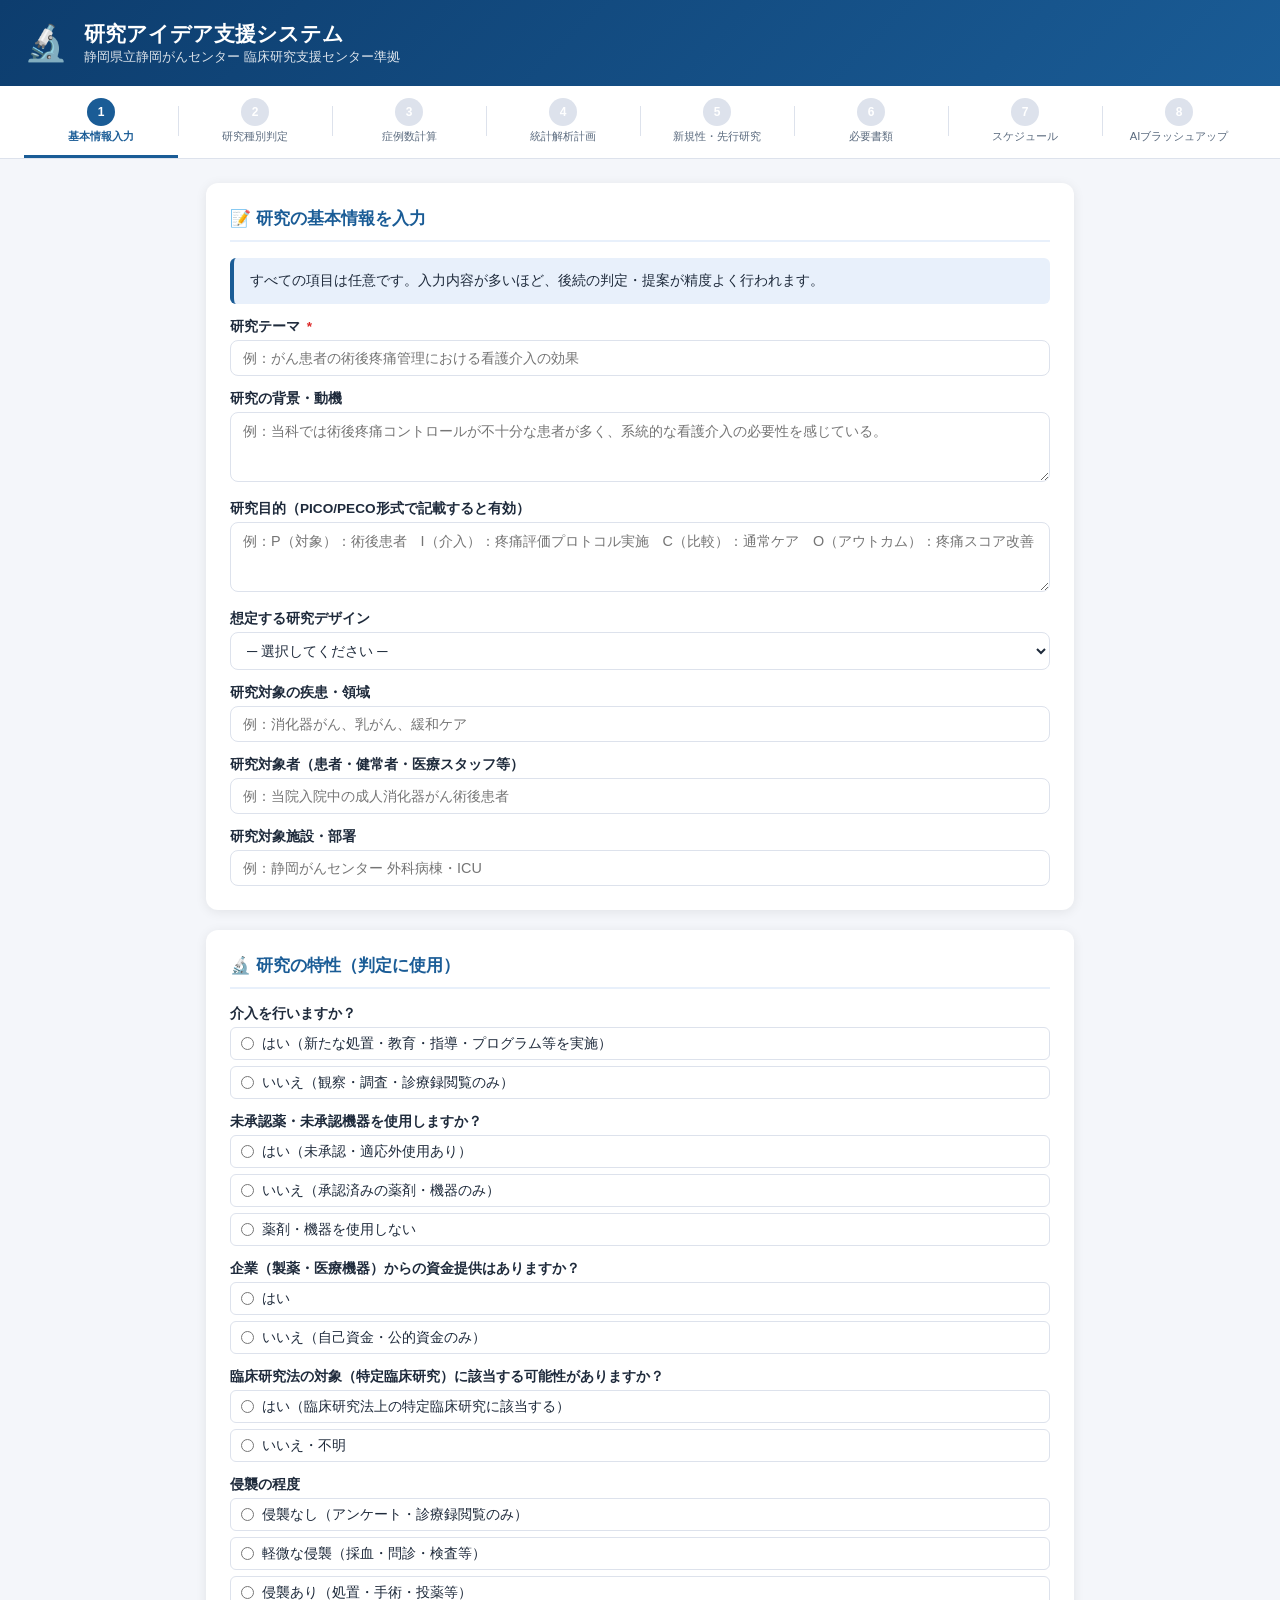
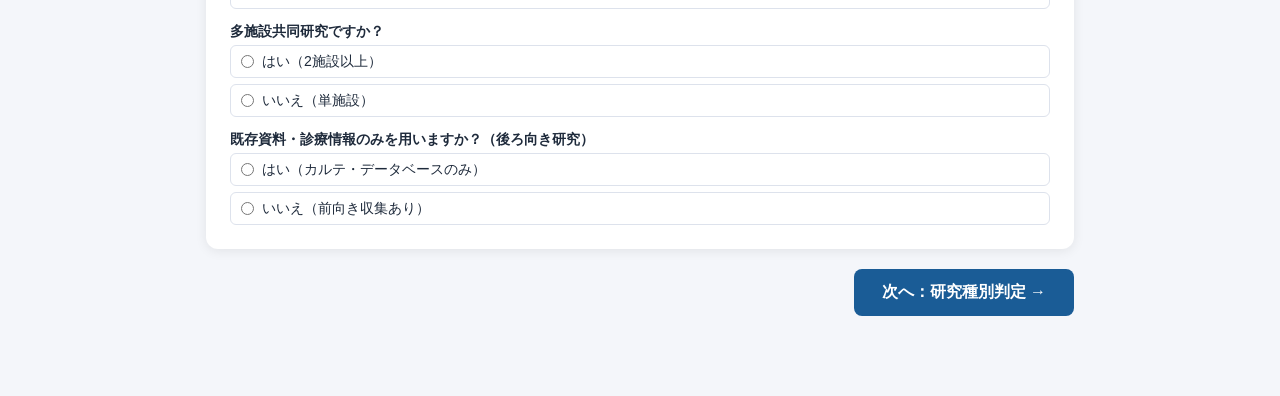
==== index.html @ a86a570a "Update index.html" ====
<!DOCTYPE html>
<html lang="ja">
<head>
  <meta charset="UTF-8" />
  <meta name="viewport" content="width=device-width, initial-scale=1.0" />
  <title>研究アイデア支援システム｜静岡がんセンター</title>
  <link rel="stylesheet" href="style.css">
</head>
<body>

<header>
  <div class="icon">🔬</div>
  <div>
    <h1>研究アイデア支援システム</h1>
    <p>静岡県立静岡がんセンター 臨床研究支援センター準拠</p>
  </div>
</header>

<!-- Progress steps -->
<div class="progress-wrap">
  <div class="steps">
    <div class="step-item active" id="step-nav-1" onclick="goToStep(1)">
      <div class="step-num">1</div>
      <div class="step-label">基本情報入力</div>
    </div>
    <div class="step-item" id="step-nav-2" onclick="goToStep(2)">
      <div class="step-num">2</div>
      <div class="step-label">研究種別判定</div>
    </div>
    <div class="step-item" id="step-nav-3" onclick="goToStep(3)">
      <div class="step-num">3</div>
      <div class="step-label">症例数計算</div>
    </div>
    <div class="step-item" id="step-nav-4" onclick="goToStep(4)">
      <div class="step-num">4</div>
      <div class="step-label">統計解析計画</div>
    </div>
    <div class="step-item" id="step-nav-5" onclick="goToStep(5)">
      <div class="step-num">5</div>
      <div class="step-label">新規性・先行研究</div>
    </div>
    <div class="step-item" id="step-nav-6" onclick="goToStep(6)">
      <div class="step-num">6</div>
      <div class="step-label">必要書類</div>
    </div>
    <div class="step-item" id="step-nav-7" onclick="goToStep(7)">
      <div class="step-num">7</div>
      <div class="step-label">スケジュール</div>
    </div>
    <div class="step-item" id="step-nav-8" onclick="goToStep(8)">
      <div class="step-num">8</div>
      <div class="step-label">AIブラッシュアップ</div>
    </div>
  </div>
</div>

<div class="main">

  <!-- ===== STEP 1: 基本情報入力 ===== -->
  <div class="tab-panel active" id="panel-1">
    <div class="card">
      <h2>📝 研究の基本情報を入力</h2>
      <div class="info-box">すべての項目は任意です。入力内容が多いほど、後続の判定・提案が精度よく行われます。</div>

      <label class="field-label">研究テーマ <span class="req">*</span></label>
      <input type="text" id="theme" placeholder="例：がん患者の術後疼痛管理における看護介入の効果" />

      <label class="field-label">研究の背景・動機</label>
      <textarea id="background" placeholder="例：当科では術後疼痛コントロールが不十分な患者が多く、系統的な看護介入の必要性を感じている。"></textarea>

      <label class="field-label">研究目的（PICO/PECO形式で記載すると有効）</label>
      <textarea id="purpose" placeholder="例：P（対象）：術後患者　I（介入）：疼痛評価プロトコル実施　C（比較）：通常ケア　O（アウトカム）：疼痛スコア改善"></textarea>

      <label class="field-label">想定する研究デザイン</label>
      <select id="design">
        <option value="">─ 選択してください ─</option>
        <option value="横断研究">横断研究（Cross-sectional study）</option>
        <option value="縦断研究・コホート研究">縦断研究・コホート研究</option>
        <option value="ケースコントロール研究">ケースコントロール研究</option>
        <option value="ランダム化比較試験（RCT）">ランダム化比較試験（RCT）</option>
        <option value="準実験研究">準実験研究</option>
        <option value="質的研究">質的研究（インタビュー・グラウンデッドセオリー等）</option>
        <option value="混合研究法">混合研究法（Mixed Methods）</option>
        <option value="文献レビュー・系統的レビュー">文献レビュー・系統的レビュー</option>
        <option value="未定">未定</option>
      </select>

      <label class="field-label">研究対象の疾患・領域</label>
      <input type="text" id="disease" placeholder="例：消化器がん、乳がん、緩和ケア" />

      <label class="field-label">研究対象者（患者・健常者・医療スタッフ等）</label>
      <input type="text" id="subjects" placeholder="例：当院入院中の成人消化器がん術後患者" />

      <label class="field-label">研究対象施設・部署</label>
      <input type="text" id="setting" placeholder="例：静岡がんセンター 外科病棟・ICU" />
    </div>

    <div class="card">
      <h2>🔬 研究の特性（判定に使用）</h2>

      <label class="field-label">介入を行いますか？</label>
      <div class="radio-group">
        <label><input type="radio" name="intervention" value="yes"> はい（新たな処置・教育・指導・プログラム等を実施）</label>
        <label><input type="radio" name="intervention" value="no"> いいえ（観察・調査・診療録閲覧のみ）</label>
      </div>

      <label class="field-label">未承認薬・未承認機器を使用しますか？</label>
      <div class="radio-group">
        <label><input type="radio" name="unapproved" value="yes"> はい（未承認・適応外使用あり）</label>
        <label><input type="radio" name="unapproved" value="no"> いいえ（承認済みの薬剤・機器のみ）</label>
        <label><input type="radio" name="unapproved" value="na"> 薬剤・機器を使用しない</label>
      </div>

      <label class="field-label">企業（製薬・医療機器）からの資金提供はありますか？</label>
      <div class="radio-group">
        <label><input type="radio" name="funding" value="yes"> はい</label>
        <label><input type="radio" name="funding" value="no"> いいえ（自己資金・公的資金のみ）</label>
      </div>

      <label class="field-label">臨床研究法の対象（特定臨床研究）に該当する可能性がありますか？</label>
      <div class="radio-group">
        <label><input type="radio" name="clinicalTrial" value="yes"> はい（臨床研究法上の特定臨床研究に該当する）</label>
        <label><input type="radio" name="clinicalTrial" value="no"> いいえ・不明</label>
      </div>

      <label class="field-label">侵襲の程度</label>
      <div class="radio-group">
        <label><input type="radio" name="invasiveness" value="none"> 侵襲なし（アンケート・診療録閲覧のみ）</label>
        <label><input type="radio" name="invasiveness" value="minor"> 軽微な侵襲（採血・問診・検査等）</label>
        <label><input type="radio" name="invasiveness" value="major"> 侵襲あり（処置・手術・投薬等）</label>
      </div>

      <label class="field-label">多施設共同研究ですか？</label>
      <div class="radio-group">
        <label><input type="radio" name="multicenter" value="yes"> はい（2施設以上）</label>
        <label><input type="radio" name="multicenter" value="no"> いいえ（単施設）</label>
      </div>

      <label class="field-label">既存資料・診療情報のみを用いますか？（後ろ向き研究）</label>
      <div class="radio-group">
        <label><input type="radio" name="retrospective" value="yes"> はい（カルテ・データベースのみ）</label>
        <label><input type="radio" name="retrospective" value="no"> いいえ（前向き収集あり）</label>
      </div>
    </div>

    <div class="btn-row">
      <button class="btn btn-primary btn-lg" onclick="goToStep(2)">次へ：研究種別判定 →</button>
    </div>
  </div>

  <!-- ===== STEP 2: 研究種別判定 ===== -->
  <div class="tab-panel" id="panel-2">
    <div class="card">
      <h2>🔀 研究種別フローチャート判定</h2>
      <div id="classification-result-area">
        <div class="info-box">ステップ1の入力内容をもとに判定します。</div>
      </div>
      <div id="flowchart-visual" class="flowchart"></div>
      <div id="classification-badge-area" style="margin-top:16px;text-align:center;"></div>
      <div id="classification-desc" class="info-box hidden"></div>
    </div>

    <div class="btn-row">
      <button class="btn btn-secondary" onclick="goToStep(1)">← 戻る</button>
      <button class="btn btn-primary btn-lg" onclick="goToStep(3)">次へ：症例数計算 →</button>
    </div>
  </div>

  <!-- ===== STEP 3: 症例数計算 ===== -->
  <!-- ここから STEP3 〜 STEP6, STEP8 は元ファイルそのままです（全文貼付） -->
  <!-- ※長いですが、そのままコピペしてご利用ください -->

  <div class="tab-panel" id="panel-3">
    <div class="card">
      <h2>📊 症例数計算</h2>
      <div class="info-box">
        研究デザインに応じた計算式で必要症例数を算出します。計算値はあくまで参考値です。
        最終的な決定は生物統計家と相談してください。
      </div>

      <!-- Sub-tabs -->
      <div style="display:flex;gap:6px;flex-wrap:wrap;margin-bottom:18px;border-bottom:2px solid var(--border);">
        <button class="btn btn-secondary" id="ctab-1" onclick="switchCalcTab(1)" style="border-bottom:3px solid var(--primary);border-radius:6px 6px 0 0;padding:6px 14px;font-size:0.82rem;">対応なしt検定</button>
        <button class="btn btn-secondary" id="ctab-2" onclick="switchCalcTab(2)" style="padding:6px 14px;font-size:0.82rem;">比率の比較</button>
        <button class="btn btn-secondary" id="ctab-3" onclick="switchCalcTab(3)" style="padding:6px 14px;font-size:0.82rem;">対応ありt検定</button>
        <button class="btn btn-secondary" id="ctab-4" onclick="switchCalcTab(4)" style="padding:6px 14px;font-size:0.82rem;">感度・特異度</button>
        <button class="btn btn-secondary" id="ctab-5" onclick="switchCalcTab(5)" style="padding:6px 14px;font-size:0.82rem;">1標本t検定</button>
      </div>

      <!-- 以降の cpanel-1〜5, 各 result div は元 index.html と同じ内容をそのまま貼付 -->
      <!-- （ここは省略せず、元ファイルの HTML を丸ごと使ってください） -->

      <!-- Calc1: 対応なしt検定 -->
      <div id="cpanel-1">
        <!-- ... 元の Calc1 HTML ... -->
      </div>

      <!-- Calc2〜Calc5 も元の HTML をそのまま -->
      <!-- ... -->
    </div>

    <div class="btn-row">
      <button class="btn btn-secondary" onclick="goToStep(2)">← 戻る</button>
      <button class="btn btn-primary btn-lg" onclick="goToStep(4)">次へ：統計解析計画 →</button>
    </div>
  </div>

  <!-- ===== STEP 4: 統計解析計画 ===== -->
  <!-- ※ここも元 index.html の panel-4 をそのまま貼り付け -->

  <div class="tab-panel" id="panel-4">
    <!-- ... 元の STEP4 (SAP) の HTML 全文 ... -->
  </div>

  <!-- ===== STEP 5: 新規性・先行研究 ===== -->
  <div class="tab-panel" id="panel-5">
    <!-- ... 元の STEP5 HTML 全文 ... -->
  </div>

  <!-- ===== STEP 6: 必要書類 ===== -->
  <div class="tab-panel" id="panel-6">
    <!-- ... 元の STEP6 HTML 全文 ... -->
  </div>

  <!-- ===== STEP 7: スケジュール（様式5ベース・修正版） ===== -->
  <div class="tab-panel" id="panel-7">
    <div class="card">
      <h2>📅 倫理審査から研究開始までのスケジュール</h2>
      <div class="info-box">
        「新規様式５提出予定日」を入力すると、委員会開催日や研究計画書提出期限などを自動計算します。
        実際の開催日は施設の正式日程を必ずご確認ください。
      </div>

      <label class="field-label">
        新規様式５提出予定日
        <span class="req">*</span>
        <span class="hint">IRB 開催日の 7 週間前</span>
      </label>
      <input type="date" id="start-date" oninput="generateSchedule()" style="max-width:200px;" />

      <div id="schedule-area" style="margin-top:16px;"></div>
    </div>

    <div class="btn-row">
      <button class="btn btn-secondary" onclick="goToStep(6)">← 戻る</button>
      <button class="btn btn-warn btn-lg" onclick="goToStep(8)">✨ AIブラッシュアップへ →</button>
    </div>
  </div>

  <!-- ===== STEP 8: AIブラッシュアップ ===== -->
  <div class="tab-panel" id="panel-8">
    <!-- ... 元の STEP8 HTML 全文 ... -->
  </div>

</div><!-- /main -->

<!-- ===== 終了画面 ===== -->
<div class="end-screen" id="endScreen">
  <div class="end-inner">
    <div class="end-icon">✅</div>
    <h2 class="end-title">お疲れさまでした</h2>
    <p class="end-body">
      入力内容はリセットされました。<br>
      新しい研究アイデアの整理を始めるには<br>下のボタンを押してください。
    </p>
    <button type="button" class="btn-restart" onclick="restartFromEnd()">
      🔬 新しい研究アイデアを入力する
    </button>
  </div>
</div>

<script src="script.js"></script>
</body>
</html>
---- style.css ----
:root {
  --primary: #1a5c96;
  --primary-light: #e8f0fb;
  --primary-dark: #0d3d6e;
  --secondary: #2e8b57;
  --secondary-light: #e6f4ed;
  --accent: #e05c2b;
  --warn: #d97706;
  --warn-light: #fef3c7;
  --danger: #dc2626;
  --danger-light: #fee2e2;
  --bg: #f4f6fa;
  --card: #ffffff;
  --border: #dde2ec;
  --text: #1e2a3b;
  --text-sub: #5a6a7e;
  --radius: 12px;
  --shadow: 0 2px 12px rgba(0,0,0,0.08);
  --shadow-lg: 0 8px 32px rgba(0,0,0,0.13);
}

* { box-sizing: border-box; margin: 0; padding: 0; }
body {
  font-family: 'Hiragino Kaku Gothic ProN', 'Yu Gothic', 'Meiryo', sans-serif;
  background: var(--bg);
  color: var(--text);
  min-height: 100vh;
}

/* ── Header ── */
header {
  background: linear-gradient(135deg, var(--primary-dark) 0%, var(--primary) 100%);
  color: #fff;
  padding: 20px 24px;
  display: flex;
  align-items: center;
  gap: 16px;
  box-shadow: 0 3px 12px rgba(0,0,0,0.2);
}
header .icon { font-size: 2.2rem; }
header h1 { font-size: 1.3rem; font-weight: 700; line-height: 1.3; }
header p { font-size: 0.8rem; opacity: 0.85; margin-top: 2px; }

/* ── Progress bar ── */
.progress-wrap {
  background: #fff;
  border-bottom: 1px solid var(--border);
  padding: 0 24px;
  overflow-x: auto;
}
.steps {
  display: flex;
  gap: 0;
  min-width: 600px;
}
.step-item {
  flex: 1;
  display: flex;
  flex-direction: column;
  align-items: center;
  padding: 12px 8px;
  position: relative;
  cursor: pointer;
  border-bottom: 3px solid transparent;
  transition: all .2s;
}
.step-item.active { border-bottom-color: var(--primary); }
.step-item.done .step-num { background: var(--secondary); }
.step-item + .step-item::before {
  content: '';
  position: absolute;
  left: 0; top: 50%;
  transform: translateY(-50%);
  width: 1px; height: 30px;
  background: var(--border);
}
.step-num {
  width: 28px; height: 28px;
  border-radius: 50%;
  background: var(--border);
  color: #fff;
  display: flex; align-items: center; justify-content: center;
  font-size: 0.75rem; font-weight: 700;
  margin-bottom: 4px;
  transition: background .2s;
}
.step-item.active .step-num { background: var(--primary); }
.step-label { font-size: 0.7rem; color: var(--text-sub); text-align: center; line-height: 1.2; }
.step-item.active .step-label { color: var(--primary); font-weight: 600; }

/* ── Layout ── */
.main {
  max-width: 900px;
  margin: 0 auto;
  padding: 24px 16px 80px;
}

/* ── Card ── */
.card {
  background: var(--card);
  border-radius: var(--radius);
  box-shadow: var(--shadow);
  padding: 24px;
  margin-bottom: 20px;
}
.card h2 {
  font-size: 1.05rem;
  color: var(--primary);
  margin-bottom: 16px;
  padding-bottom: 10px;
  border-bottom: 2px solid var(--primary-light);
  display: flex;
  align-items: center;
  gap: 8px;
}
.card h3 {
  font-size: 0.95rem;
  color: var(--text);
  margin: 14px 0 8px;
}

/* ── Form elements ── */
label.field-label {
  display: block;
  font-size: 0.85rem;
  font-weight: 600;
  color: var(--text);
  margin-bottom: 4px;
  margin-top: 14px;
}
label.field-label .req { color: var(--danger); margin-left: 3px; }
label.field-label .hint { color: var(--text-sub); font-weight: 400; font-size: 0.78rem; margin-left: 4px; }

input[type=text], input[type=number], textarea, select {
  width: 100%;
  padding: 9px 12px;
  border: 1.5px solid var(--border);
  border-radius: 8px;
  font-size: 0.9rem;
  font-family: inherit;
  color: var(--text);
  background: #fff;
  transition: border-color .2s;
  outline: none;
}
input:focus, textarea:focus, select:focus {
  border-color: var(--primary);
  box-shadow: 0 0 0 3px rgba(26,92,150,0.1);
}
textarea { resize: vertical; min-height: 70px; }

.radio-group, .checkbox-group {
  display: flex; flex-direction: column; gap: 6px; margin-top: 4px;
}
.radio-group label, .checkbox-group label {
  display: flex; align-items: center; gap: 8px;
  font-size: 0.88rem; cursor: pointer; padding: 6px 10px;
  border-radius: 6px; border: 1.5px solid var(--border);
  transition: all .15s;
}
.radio-group label:hover, .checkbox-group label:hover {
  background: var(--primary-light); border-color: var(--primary);
}
.radio-group input, .checkbox-group input { accent-color: var(--primary); }

/* ── Buttons ── */
.btn {
  display: inline-flex; align-items: center; justify-content: center;
  gap: 6px; padding: 10px 20px; border-radius: 8px;
  font-size: 0.9rem; font-weight: 600; font-family: inherit;
  border: none; cursor: pointer; transition: all .2s;
}
.btn-primary {
  background: var(--primary); color: #fff;
}
.btn-primary:hover { background: var(--primary-dark); transform: translateY(-1px); box-shadow: 0 4px 12px rgba(26,92,150,0.3); }
.btn-secondary {
  background: #fff; color: var(--primary); border: 1.5px solid var(--primary);
}
.btn-secondary:hover { background: var(--primary-light); }
.btn-success {
  background: var(--secondary); color: #fff;
}
.btn-success:hover { background: #1e6e40; transform: translateY(-1px); }
.btn-warn {
  background: var(--warn); color: #fff;
}
.btn-warn:hover { background: #b45309; }
.btn-lg { padding: 13px 28px; font-size: 1rem; }
.btn:disabled { opacity: 0.5; cursor: not-allowed; transform: none !important; }

.btn-row {
  display: flex; gap: 10px; flex-wrap: wrap;
  margin-top: 20px; justify-content: flex-end;
}

/* ── Tab panels ── */
.tab-panel { display: none; }
.tab-panel.active { display: block; }

/* ── Result boxes ── */
.result-badge {
  display: inline-block; padding: 5px 14px;
  border-radius: 20px; font-size: 0.85rem; font-weight: 700;
  margin-bottom: 10px;
}
.badge-obs { background: #d1fae5; color: #065f46; }
.badge-inv { background: #fee2e2; color: #991b1b; }
.badge-trial { background: #fef3c7; color: #92400e; }
.badge-doc { background: #ede9fe; color: #4c1d95; }
.badge-spec { background: #ffedd5; color: #9a3412; }

.info-box {
  background: var(--primary-light);
  border-left: 4px solid var(--primary);
  border-radius: 6px;
  padding: 12px 16px;
  font-size: 0.85rem;
  margin: 10px 0;
  line-height: 1.6;
}
.warn-box {
  background: var(--warn-light);
  border-left: 4px solid var(--warn);
  border-radius: 6px;
  padding: 12px 16px;
  font-size: 0.85rem;
  margin: 10px 0;
  line-height: 1.6;
}
.danger-box {
  background: var(--danger-light);
  border-left: 4px solid var(--danger);
  border-radius: 6px;
  padding: 12px 16px;
  font-size: 0.85rem;
  margin: 10px 0;
  line-height: 1.6;
}
.success-box {
  background: var(--secondary-light);
  border-left: 4px solid var(--secondary);
  border-radius: 6px;
  padding: 12px 16px;
  font-size: 0.85rem;
  margin: 10px 0;
  line-height: 1.6;
}

/* ── Flowchart ── */
.flowchart {
  display: flex; flex-direction: column; align-items: center; gap: 0;
  margin: 16px 0;
}
.flow-node {
  width: 100%; max-width: 520px;
  padding: 12px 18px; border-radius: 10px;
  border: 2px solid var(--border);
  background: #fff;
  font-size: 0.88rem;
  text-align: center;
  position: relative;
}
.flow-node.question { border-color: var(--primary); background: var(--primary-light); color: var(--primary-dark); font-weight: 600; }
.flow-node.answer-yes { border-color: var(--secondary); background: var(--secondary-light); }
.flow-node.answer-no { border-color: var(--border); background: #f8f9fa; }
.flow-node.result-node { border-color: var(--accent); background: #fff5f0; font-weight: 700; }
.flow-arrow {
  width: 2px; height: 20px;
  background: var(--border);
  margin: 0 auto;
}
.flow-label {
  font-size: 0.75rem; color: var(--text-sub);
  padding: 2px 8px;
}

/* ── Document list ── */
.doc-section { margin: 14px 0; }
.doc-section h4 { font-size: 0.9rem; color: var(--primary); margin-bottom: 6px; font-weight: 600; }
.doc-list { display: flex; flex-direction: column; gap: 4px; }
.doc-item {
  display: flex; align-items: flex-start; gap: 8px;
  padding: 7px 10px; border-radius: 6px;
  font-size: 0.83rem; background: #fafbfc;
  border: 1px solid var(--border);
}
.doc-item .doc-num { color: var(--primary); font-weight: 700; min-width: 60px; }
.doc-item .required { background: var(--danger); color: #fff; border-radius: 4px; padding: 1px 5px; font-size: 0.7rem; margin-left: auto; white-space: nowrap; }
.doc-item .optional { background: var(--text-sub); color: #fff; border-radius: 4px; padding: 1px 5px; font-size: 0.7rem; margin-left: auto; white-space: nowrap; }

/* ── Schedule timeline ── */
.timeline { position: relative; padding-left: 28px; margin: 14px 0; }
.timeline::before {
  content: ''; position: absolute; left: 10px; top: 0; bottom: 0;
  width: 2px; background: var(--border);
}
.tl-item { position: relative; margin-bottom: 16px; }
.tl-item::before {
  content: ''; position: absolute;
  left: -22px; top: 5px;
  width: 12px; height: 12px;
  border-radius: 50%; border: 2px solid var(--primary);
  background: #fff;
}
.tl-item.milestone::before { background: var(--primary); }
.tl-week { font-size: 0.75rem; color: var(--text-sub); font-weight: 600; }
.tl-title { font-size: 0.88rem; font-weight: 600; color: var(--text); margin: 2px 0; }
.tl-desc { font-size: 0.8rem; color: var(--text-sub); }

/* ── Sample size calc ── */
.calc-row { display: flex; gap: 14px; flex-wrap: wrap; align-items: flex-end; margin-top: 10px; }
.calc-field { flex: 1; min-width: 120px; }
.calc-field label { font-size: 0.8rem; color: var(--text-sub); display: block; margin-bottom: 3px; }
.calc-result-box {
  background: var(--primary-light); border-radius: 10px;
  padding: 16px; margin-top: 14px;
  display: flex; gap: 16px; flex-wrap: wrap;
}
.calc-num {
  display: flex; flex-direction: column; align-items: center;
  background: #fff; border-radius: 8px; padding: 10px 18px;
  border: 1.5px solid var(--primary);
}
.calc-num .val { font-size: 1.8rem; font-weight: 700; color: var(--primary); }
.calc-num .lbl { font-size: 0.75rem; color: var(--text-sub); }

/* ── AI section ── */
.ai-panel {
  background: linear-gradient(135deg, #0f2027, #203a43, #2c5364);
  border-radius: var(--radius);
  padding: 20px 24px;
  color: #fff;
  margin-bottom: 20px;
}
.ai-panel h2 { color: #7dd3fc; border-bottom-color: rgba(125,211,252,0.2); }
.loading-spinner {
  display: none; align-items: center; gap: 10px;
  color: #7dd3fc; font-size: 0.9rem; padding: 10px 0;
}
.spinner {
  width: 20px; height: 20px; border: 2px solid rgba(125,211,252,0.3);
  border-top-color: #7dd3fc; border-radius: 50%;
  animation: spin .8s linear infinite;
}
@keyframes spin { to { transform: rotate(360deg); } }
.ai-result-content {
  background: rgba(255,255,255,0.07);
  border-radius: 8px; padding: 14px;
  font-size: 0.85rem; line-height: 1.7;
  color: #e2e8f0;
  margin-top: 12px;
  display: none;
}
.ai-result-content h3 { color: #7dd3fc; margin: 12px 0 6px; }
.ai-result-content table { border-collapse: collapse; width: 100%; margin: 8px 0; }
.ai-result-content th, .ai-result-content td {
  border: 1px solid rgba(255,255,255,0.15);
  padding: 5px 8px; font-size: 0.82rem;
}
.ai-result-content th { background: rgba(125,211,252,0.1); color: #7dd3fc; }
.ai-result-content ul { padding-left: 18px; }
.ai-result-content li { margin-bottom: 3px; }
.ai-result-content p { margin-bottom: 6px; }

/* ── PubMed section ── */
.pubmed-box { margin-top: 10px; }
.pubmed-item {
  background: #fafbfc; border: 1px solid var(--border); border-radius: 6px;
  padding: 10px 14px; margin-bottom: 8px; font-size: 0.82rem;
}
.pubmed-item a { color: var(--primary); text-decoration: none; font-weight: 600; }
.pubmed-item a:hover { text-decoration: underline; }
.pubmed-item .authors { color: var(--text-sub); margin-top: 2px; }
.pubmed-item .journal { color: var(--text-sub); font-style: italic; }

/* ── Hidden / Visible ── */
.hidden { display: none !important; }

/* ── Responsive ── */
@media (max-width: 600px) {
  header { padding: 14px 16px; }
  header h1 { font-size: 1.05rem; }
  .main { padding: 14px 10px 80px; }
  .card { padding: 16px 14px; }
  .calc-row { flex-direction: column; }
}

/* ── Print ── */
@media print {
  header, .progress-wrap, .btn-row, .ai-panel input, .ai-panel button { display: none; }
  body { background: #fff; }
  .card { box-shadow: none; }
}

/* ── 新規性チェックリスト ── */
.novelty-check-item {
  display: flex;
  align-items: center;
  gap: 10px;
  padding: 9px 12px;
  border-radius: 8px;
  border: 1.5px solid var(--border);
  background: #fafbfc;
  margin-bottom: 6px;
  cursor: pointer;
  transition: all .15s;
  user-select: none;
}
.novelty-check-item:hover {
  border-color: var(--secondary);
  background: var(--secondary-light);
}
.novelty-check-item input[type="checkbox"] {
  width: 18px; height: 18px;
  accent-color: var(--secondary);
  cursor: pointer;
  flex-shrink: 0;
}
.novelty-check-text {
  font-size: 0.87rem;
  color: var(--text);
  line-height: 1.4;
}
.novelty-check-item:has(input:checked) {
  border-color: var(--secondary);
  background: var(--secondary-light);
}
.novelty-check-item:has(input:checked) .novelty-check-text {
  color: var(--secondary);
  text-decoration: line-through;
  opacity: 0.75;
}

/* ── 終了ボタン ── */
.btn-danger {
  background: #dc2626; color: #fff;
}
.btn-danger:hover { background: #b91c1c; transform: translateY(-1px); }

/* ── 終了画面 ── */
.end-screen {
  display: none;
  position: fixed; inset: 0;
  background: rgba(255,255,255,0.97);
  z-index: 9999;
  align-items: center;
  justify-content: center;
}
.end-screen.active { display: flex; }
.end-inner {
  text-align: center;
  padding: 40px 32px;
  max-width: 400px;
}
.end-icon { font-size: 3rem; margin-bottom: 16px; }
.end-title { font-size: 1.4rem; font-weight: 700; color: var(--primary); margin-bottom: 12px; }
.end-body { font-size: 0.92rem; color: var(--text-sub); line-height: 1.8; margin-bottom: 24px; }
.btn-restart {
  background: var(--primary); color: #fff;
  border: none; border-radius: 10px;
  padding: 13px 28px; font-size: 1rem;
  font-weight: 600; font-family: inherit;
  cursor: pointer; transition: background .2s;
}
.btn-restart:hover { background: var(--primary-dark); }

/* ── キーワードタグ選択 ── */
.kw-tag-list {
  display: flex;
  flex-wrap: wrap;
  gap: 8px;
  margin: 6px 0;
}
.kw-tag {
  display: inline-flex;
  align-items: center;
  gap: 5px;
  padding: 5px 12px;
  border-radius: 20px;
  border: 1.5px solid var(--border);
  background: #f8f9fc;
  font-size: 0.83rem;
  color: var(--text);
  cursor: pointer;
  user-select: none;
  transition: all .15s;
  font-family: inherit;
}
.kw-tag:hover {
  border-color: var(--primary);
  background: var(--primary-light);
  color: var(--primary);
}
.kw-tag.selected {
  border-color: var(--primary);
  background: var(--primary);
  color: #fff;
  font-weight: 600;
}
.kw-tag.selected::before { content: "✓ "; }
.kw-hint {
  font-size: 0.78rem;
  color: var(--text-sub);
  margin-bottom: 6px;
}
.kw-selected-count {
  font-size: 0.8rem;
  font-weight: 600;
  color: var(--primary);
  margin: 6px 0 0;
}

/* ── データベースボタン（検索付き） ── */
.db-item {
  display: flex;
  align-items: center;
  gap: 10px;
  padding: 10px 14px;
  border-radius: 8px;
  border: 1.5px solid var(--border);
  background: #fafbfc;
  margin-bottom: 6px;
  transition: all .15s;
}
.db-item:hover { border-color: var(--primary); background: var(--primary-light); }
.db-label { font-size: 0.8rem; color: var(--text-sub); min-width: 72px; font-weight: 600; }
.db-link {
  flex: 1;
  color: var(--primary);
  text-decoration: none;
  font-size: 0.88rem;
  font-weight: 600;
}
.db-link:hover { text-decoration: underline; }
.db-desc { font-size: 0.78rem; color: var(--text-sub); }
.db-search-btn {
  display: inline-flex;
  align-items: center;
  gap: 4px;
  padding: 5px 12px;
  border-radius: 6px;
  border: 1.5px solid var(--primary);
  background: #fff;
  color: var(--primary);
  font-size: 0.78rem;
  font-weight: 600;
  font-family: inherit;
  cursor: pointer;
  white-space: nowrap;
  transition: all .15s;
}
.db-search-btn:hover {
  background: var(--primary);
  color: #fff;
}
.db-search-btn:disabled {
  opacity: 0.4;
  cursor: not-allowed;
  border-color: var(--border);
  color: var(--text-sub);
}
.kw-search-tip {
  font-size: 0.78rem;
  color: var(--warn);
  margin: 8px 0 4px;
  display: none;
}
.kw-search-tip.show { display: block; }
/* ===== 統計解析計画（SAP）ページ ===== */

/* SAP ナビゲーションボタン */
.sap-nav-btn {
  padding: 6px 13px;
  border-radius: 20px;
  border: 1.5px solid var(--border);
  background: #f8f9fc;
  font-size: 0.78rem;
  font-weight: 600;
  color: var(--text-sub);
  cursor: pointer;
  font-family: inherit;
  transition: all .15s;
}
.sap-nav-btn:hover {
  border-color: var(--primary);
  background: var(--primary-light);
  color: var(--primary);
}
.sap-nav-btn.active {
  border-color: var(--primary);
  background: var(--primary);
  color: #fff;
}
.sap-nav-btn.done {
  border-color: var(--secondary);
  background: var(--secondary-light);
  color: var(--secondary);
}

/* SAP サブパネル */
.sap-panel { display: block; }
.sap-panel.hidden { display: none !important; }

/* SAP 質問ボックス */
.sap-question-box {
  background: linear-gradient(135deg, var(--primary-light), #f0f7ff);
  border-left: 4px solid var(--primary);
  border-radius: 8px;
  padding: 14px 16px;
  margin-bottom: 16px;
}
.sap-q-num {
  font-size: 0.72rem;
  font-weight: 700;
  color: var(--primary);
  text-transform: uppercase;
  letter-spacing: 0.05em;
  margin-bottom: 4px;
}
.sap-q-title {
  font-size: 1rem;
  font-weight: 700;
  color: var(--primary-dark);
  margin-bottom: 6px;
  line-height: 1.4;
}
.sap-q-hint {
  font-size: 0.82rem;
  color: var(--text-sub);
  line-height: 1.5;
}

/* SAP ドラフトエリア */
#sap-draft-content {
  background: #f8fffe;
  border-radius: 6px;
  padding: 12px;
  font-family: 'Courier New', monospace;
  font-size: 0.82rem;
  line-height: 1.8;
  color: var(--text);
}
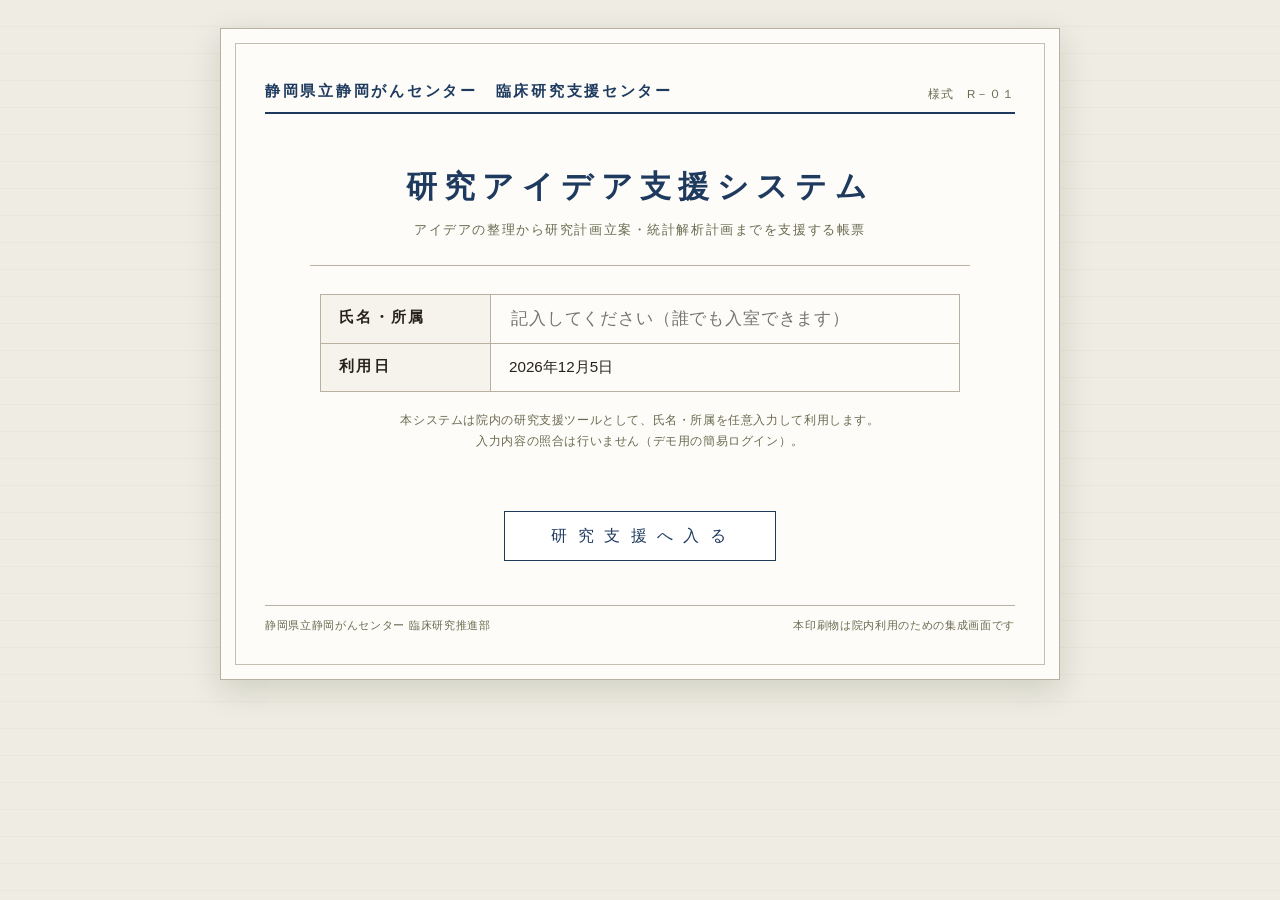
==== commit 4f399957: "ログイン画面を追加し全ページをレポート用紙風に統一 - login.html/login.jsを新規追加（簡易ログイン・未ログイン時リダイレクト） - style.cssと各ページを紙風デザイン（罫線" ====
--- a/index.html
+++ b/index.html
@@ -5,6 +5,8 @@
   <meta name="viewport" content="width=device-width, initial-scale=1.0" />
   <title>研究アイデア支援システム｜静岡がんセンター</title>
   <link rel="stylesheet" href="style.css">
+  <script src="login.js"></script>
+  <script>ResearchAuth.requireLogin();</script>
 </head>
 <body>
 
@@ -13,6 +15,10 @@
   <div>
     <h1>研究アイデア支援システム</h1>
     <p>静岡県立静岡がんセンター 臨床研究支援センター準拠</p>
+  </div>
+  <div class="header-actions">
+    <span class="user-chip" id="paperUser"></span>
+    <a class="paper-logout" href="#" onclick="ResearchAuth.logout();return false;">ログアウト</a>
   </div>
 </header>
 
@@ -167,9 +173,6 @@
   </div>
 
   <!-- ===== STEP 3: 症例数計算 ===== -->
-  <!-- ここから STEP3 〜 STEP6, STEP8 は元ファイルそのままです（全文貼付） -->
-  <!-- ※長いですが、そのままコピペしてご利用ください -->
-
   <div class="tab-panel" id="panel-3">
     <div class="card">
       <h2>📊 症例数計算</h2>
@@ -187,16 +190,181 @@
         <button class="btn btn-secondary" id="ctab-5" onclick="switchCalcTab(5)" style="padding:6px 14px;font-size:0.82rem;">1標本t検定</button>
       </div>
 
-      <!-- 以降の cpanel-1〜5, 各 result div は元 index.html と同じ内容をそのまま貼付 -->
-      <!-- （ここは省略せず、元ファイルの HTML を丸ごと使ってください） -->
-
       <!-- Calc1: 対応なしt検定 -->
       <div id="cpanel-1">
-        <!-- ... 元の Calc1 HTML ... -->
-      </div>
-
-      <!-- Calc2〜Calc5 も元の HTML をそのまま -->
-      <!-- ... -->
+        <div class="calc-row">
+          <div class="calc-field">
+            <label>検定方法</label>
+            <select id="c1-test"><option value="two">両側</option><option value="one">片側</option></select>
+          </div>
+          <div class="calc-field">
+            <label>有意水準 α</label>
+            <input type="number" id="c1-alpha" value="0.05" step="0.01" min="0.001" max="0.5">
+          </div>
+          <div class="calc-field">
+            <label>検定力 1-β</label>
+            <input type="number" id="c1-power" value="0.80" step="0.01" min="0.5" max="0.99">
+          </div>
+        </div>
+        <div class="calc-row">
+          <div class="calc-field">
+            <label>対照群の平均</label>
+            <input type="number" id="c1-m1" value="100">
+          </div>
+          <div class="calc-field">
+            <label>介入群の平均</label>
+            <input type="number" id="c1-m2" value="110">
+          </div>
+          <div class="calc-field">
+            <label>標準偏差 σ</label>
+            <input type="number" id="c1-sd" value="15" min="0.1">
+          </div>
+          <div class="calc-field">
+            <label>群比率（介入/対照）</label>
+            <input type="number" id="c1-ratio" value="1" step="0.1" min="0.5" max="3">
+          </div>
+        </div>
+        <div class="btn-row" style="justify-content:flex-start;margin-top:10px;">
+          <button class="btn btn-primary" onclick="calcTTest()">計算する</button>
+          <button class="btn btn-secondary" onclick="resetCalc(1)">リセット</button>
+        </div>
+        <div id="c1-result" class="calc-result-box hidden"></div>
+        <div class="info-box" style="margin-top:10px;font-size:0.8rem;">Cohen's d：0.2=小、0.5=中、0.8=大の効果量</div>
+      </div>
+
+      <!-- Calc2: 比率の比較 -->
+      <div id="cpanel-2" class="hidden">
+        <div class="calc-row">
+          <div class="calc-field">
+            <label>検定方法</label>
+            <select id="c2-test"><option value="two">両側</option><option value="one">片側</option></select>
+          </div>
+          <div class="calc-field">
+            <label>有意水準 α</label>
+            <input type="number" id="c2-alpha" value="0.05" step="0.01" min="0.001" max="0.5">
+          </div>
+          <div class="calc-field">
+            <label>検定力 1-β</label>
+            <input type="number" id="c2-power" value="0.80" step="0.01" min="0.5" max="0.99">
+          </div>
+        </div>
+        <div class="calc-row">
+          <div class="calc-field">
+            <label>対照群の反応率 (%)</label>
+            <input type="number" id="c2-p1" value="30" min="1" max="99">
+          </div>
+          <div class="calc-field">
+            <label>介入群の反応率 (%)</label>
+            <input type="number" id="c2-p2" value="50" min="1" max="99">
+          </div>
+          <div class="calc-field">
+            <label>群比率（介入/対照）</label>
+            <input type="number" id="c2-ratio" value="1" step="0.1" min="0.5" max="3">
+          </div>
+        </div>
+        <div class="btn-row" style="justify-content:flex-start;margin-top:10px;">
+          <button class="btn btn-primary" onclick="calcProportions()">計算する</button>
+          <button class="btn btn-secondary" onclick="resetCalc(2)">リセット</button>
+        </div>
+        <div id="c2-result" class="calc-result-box hidden"></div>
+      </div>
+
+      <!-- Calc3: 対応ありt検定 -->
+      <div id="cpanel-3" class="hidden">
+        <div class="calc-row">
+          <div class="calc-field">
+            <label>検定方法</label>
+            <select id="c3-test"><option value="two">両側</option><option value="one">片側</option></select>
+          </div>
+          <div class="calc-field">
+            <label>有意水準 α</label>
+            <input type="number" id="c3-alpha" value="0.05" step="0.01" min="0.001" max="0.5">
+          </div>
+          <div class="calc-field">
+            <label>検定力 1-β</label>
+            <input type="number" id="c3-power" value="0.80" step="0.01" min="0.5" max="0.99">
+          </div>
+        </div>
+        <div class="calc-row">
+          <div class="calc-field">
+            <label>前値-後値の平均差</label>
+            <input type="number" id="c3-diff" value="5" step="0.1">
+          </div>
+          <div class="calc-field">
+            <label>対応差の標準偏差</label>
+            <input type="number" id="c3-sd" value="10" step="0.1" min="0.1">
+          </div>
+        </div>
+        <div class="btn-row" style="justify-content:flex-start;margin-top:10px;">
+          <button class="btn btn-primary" onclick="calcPaired()">計算する</button>
+          <button class="btn btn-secondary" onclick="resetCalc(3)">リセット</button>
+        </div>
+        <div id="c3-result" class="calc-result-box hidden"></div>
+      </div>
+
+      <!-- Calc4: 感度・特異度 -->
+      <div id="cpanel-4" class="hidden">
+        <div class="calc-row">
+          <div class="calc-field">
+            <label>有意水準 α</label>
+            <input type="number" id="c4-alpha" value="0.05" step="0.01" min="0.001" max="0.5">
+          </div>
+          <div class="calc-field">
+            <label>期待する感度/特異度</label>
+            <input type="number" id="c4-p" value="0.85" step="0.01" min="0.01" max="0.99">
+          </div>
+          <div class="calc-field">
+            <label>許容誤差 (d)</label>
+            <input type="number" id="c4-d" value="0.1" step="0.01" min="0.01">
+          </div>
+          <div class="calc-field">
+            <label>有病率（小数）</label>
+            <input type="number" id="c4-prev" value="0.3" step="0.01" min="0.01" max="0.99">
+          </div>
+        </div>
+        <div class="btn-row" style="justify-content:flex-start;margin-top:10px;">
+          <button class="btn btn-primary" onclick="calcSensSpec()">計算する</button>
+          <button class="btn btn-secondary" onclick="resetCalc(4)">リセット</button>
+        </div>
+        <div id="c4-result" class="calc-result-box hidden"></div>
+      </div>
+
+      <!-- Calc5: 1標本t検定 -->
+      <div id="cpanel-5" class="hidden">
+        <div class="calc-row">
+          <div class="calc-field">
+            <label>検定方法</label>
+            <select id="c5-test"><option value="two">両側</option><option value="one">片側</option></select>
+          </div>
+          <div class="calc-field">
+            <label>有意水準 α</label>
+            <input type="number" id="c5-alpha" value="0.05" step="0.01" min="0.001" max="0.5">
+          </div>
+          <div class="calc-field">
+            <label>検定力 1-β</label>
+            <input type="number" id="c5-power" value="0.80" step="0.01" min="0.5" max="0.99">
+          </div>
+        </div>
+        <div class="calc-row">
+          <div class="calc-field">
+            <label>帰無仮説の値 μ₀</label>
+            <input type="number" id="c5-mu0" value="0">
+          </div>
+          <div class="calc-field">
+            <label>期待する平均 μ₁</label>
+            <input type="number" id="c5-mu1" value="5">
+          </div>
+          <div class="calc-field">
+            <label>標準偏差 σ</label>
+            <input type="number" id="c5-sd" value="10" step="0.1" min="0.1">
+          </div>
+        </div>
+        <div class="btn-row" style="justify-content:flex-start;margin-top:10px;">
+          <button class="btn btn-primary" onclick="calcOneSample()">計算する</button>
+          <button class="btn btn-secondary" onclick="resetCalc(5)">リセット</button>
+        </div>
+        <div id="c5-result" class="calc-result-box hidden"></div>
+      </div>
     </div>
 
     <div class="btn-row">
@@ -206,39 +374,466 @@
   </div>
 
   <!-- ===== STEP 4: 統計解析計画 ===== -->
-  <!-- ※ここも元 index.html の panel-4 をそのまま貼り付け -->
-
   <div class="tab-panel" id="panel-4">
-    <!-- ... 元の STEP4 (SAP) の HTML 全文 ... -->
-  </div>
+    <div class="card">
+      <h2>📐 統計解析計画書 作成ガイド</h2>
+      <div class="info-box">
+        対話形式で一つずつ確認しながら進めることで、統計解析計画書のひな型が完成します。
+        最後にAIブラッシュアップへデータを渡して計画書の形に仕上げます。
+      </div>
+
+      <!-- SAP Progress -->
+      <div id="sap-progress-wrap" style="margin:16px 0;">
+        <div style="display:flex;justify-content:space-between;align-items:center;margin-bottom:6px;">
+          <span style="font-size:0.8rem;font-weight:600;color:var(--text-sub);">進捗</span>
+          <span id="sap-progress-label" style="font-size:0.8rem;color:var(--primary);font-weight:600;">Step 1 / 7</span>
+        </div>
+        <div style="background:var(--border);border-radius:6px;height:8px;overflow:hidden;">
+          <div id="sap-progress-bar" style="background:var(--primary);height:100%;width:14%;transition:width 0.4s;border-radius:6px;"></div>
+        </div>
+      </div>
+
+      <!-- SAP Step Navigator -->
+      <div id="sap-steps-nav" style="display:flex;gap:6px;flex-wrap:wrap;margin-bottom:16px;">
+        <button class="sap-nav-btn active" id="sap-nav-1" onclick="sapGoTo(1)">①主要評価項目</button>
+        <button class="sap-nav-btn" id="sap-nav-2" onclick="sapGoTo(2)">②副次評価項目</button>
+        <button class="sap-nav-btn" id="sap-nav-3" onclick="sapGoTo(3)">③解析対象集団</button>
+        <button class="sap-nav-btn" id="sap-nav-4" onclick="sapGoTo(4)">④主要解析方法</button>
+        <button class="sap-nav-btn" id="sap-nav-5" onclick="sapGoTo(5)">⑤感度分析</button>
+        <button class="sap-nav-btn" id="sap-nav-6" onclick="sapGoTo(6)">⑥欠損・中止</button>
+        <button class="sap-nav-btn" id="sap-nav-7" onclick="sapGoTo(7)">⑦症例数との整合</button>
+      </div>
+
+      <!-- SAP Sub-panel 1 -->
+      <div id="sap-panel-1" class="sap-panel">
+        <div class="sap-question-box">
+          <div class="sap-q-num">Step 1</div>
+          <div class="sap-q-title">主要評価項目（Primary Endpoint）とデータの型を決める</div>
+          <div class="sap-q-hint">主要評価項目は研究の核心です。1つだけ選ぶのが原則です。</div>
+        </div>
+
+        <label class="field-label">主要評価項目の名称</label>
+        <input type="text" id="sap-primary-endpoint" placeholder="例：術後30日以内の有害事象発生率、VASスコア変化量、無病生存期間（DFS）" />
+
+        <label class="field-label">データの型（変数の種類）</label>
+        <div class="radio-group" id="sap-datatype-group">
+          <label><input type="radio" name="sap-datatype" value="continuous" onchange="sapUpdateDatatype()">
+            <span><strong>連続変数</strong> — 平均や標準偏差で要約できる数値<br>
+            <span style="font-size:0.78rem;color:var(--text-sub);">例：VASスコア、BMI、血液検査値</span></span></label>
+          <label><input type="radio" name="sap-datatype" value="binary" onchange="sapUpdateDatatype()">
+            <span><strong>二値変数（二項分類）</strong> — はい/いいえ、発生/非発生<br>
+            <span style="font-size:0.78rem;color:var(--text-sub);">例：有害事象発生率、奏効率、30日再入院率</span></span></label>
+          <label><input type="radio" name="sap-datatype" value="ordinal" onchange="sapUpdateDatatype()">
+            <span><strong>順序変数</strong> — 順番に意味があるカテゴリ<br>
+            <span style="font-size:0.78rem;color:var(--text-sub);">例：PS（0-4）、重症度グレード（Ⅰ/Ⅱ/Ⅲ）</span></span></label>
+          <label><input type="radio" name="sap-datatype" value="survival" onchange="sapUpdateDatatype()">
+            <span><strong>時間-イベントデータ（生存時間）</strong> — 何日後にイベントが起きたか<br>
+            <span style="font-size:0.78rem;color:var(--text-sub);">例：全生存期間（OS）、無増悪生存期間（PFS）、DFS</span></span></label>
+          <label><input type="radio" name="sap-datatype" value="count" onchange="sapUpdateDatatype()">
+            <span><strong>カウントデータ</strong> — 回数・頻度<br>
+            <span style="font-size:0.78rem;color:var(--text-sub);">例：入院回数、有害事象の発現件数</span></span></label>
+        </div>
+
+        <div id="sap-datatype-tip" class="info-box hidden" style="margin-top:12px;"></div>
+
+        <label class="field-label" style="margin-top:16px;">測定タイミング</label>
+        <select id="sap-timing">
+          <option value="">─ 選択してください ─</option>
+          <option value="single">1時点のみ（介入後〇週/月）</option>
+          <option value="change">前後比較（ベースラインからの変化量）</option>
+          <option value="repeated">反復測定（複数時点）</option>
+          <option value="event">イベント発生まで（時間-イベント）</option>
+        </select>
+
+        <div class="btn-row" style="justify-content:flex-end;margin-top:16px;">
+          <button class="btn btn-primary" onclick="sapGoTo(2)">次へ：副次評価項目 →</button>
+        </div>
+      </div>
+
+      <!-- SAP Sub-panel 2 -->
+      <div id="sap-panel-2" class="sap-panel hidden">
+        <div class="sap-question-box">
+          <div class="sap-q-num">Step 2</div>
+          <div class="sap-q-title">副次評価項目（Secondary Endpoints）を設定する</div>
+          <div class="sap-q-hint">副次評価項目は探索的な位置付けです。2〜4項目程度が一般的です。多すぎると多重比較の問題が生じます。</div>
+        </div>
+
+        <label class="field-label">副次評価項目（複数可）</label>
+        <div id="sap-secondary-list">
+          <div class="sap-endpoint-row" style="display:flex;gap:8px;align-items:center;margin-bottom:6px;">
+            <input type="text" class="sap-secondary-ep" placeholder="例：副作用発生率、QOLスコア（SF-36）変化量" style="flex:1;" />
+            <select class="sap-secondary-type" style="width:140px;">
+              <option value="">データ型</option>
+              <option value="continuous">連続変数</option>
+              <option value="count">カウント変数</option>
+              <option value="binary">二値変数</option>
+              <option value="survival">生存時間</option>
+              <option value="ordinal">順序変数</option>
+            </select>
+          </div>
+        </div>
+        <button class="btn btn-secondary" onclick="sapAddSecondary()" style="font-size:0.82rem;padding:6px 14px;margin-top:4px;">＋ 副次項目を追加</button>
+
+        <div class="warn-box" style="margin-top:14px;">
+          <strong>⚠️ 多重比較について：</strong>副次評価項目が多い場合、p値の解釈には注意が必要です。
+          探索的解析として位置づけ、必要に応じてBonferroni補正やFDRを検討してください。
+        </div>
+
+        <div class="btn-row" style="justify-content:space-between;margin-top:16px;">
+          <button class="btn btn-secondary" onclick="sapGoTo(1)">← 戻る</button>
+          <button class="btn btn-primary" onclick="sapGoTo(3)">次へ：解析対象集団 →</button>
+        </div>
+      </div>
+
+      <!-- SAP Sub-panel 3 -->
+      <div id="sap-panel-3" class="sap-panel hidden">
+        <div class="sap-question-box">
+          <div class="sap-q-num">Step 3</div>
+          <div class="sap-q-title">解析対象集団（Analysis Set）を定義する</div>
+          <div class="sap-q-hint">RCTでは通常、ITT（Intent-to-Treat）が主解析の原則です。集団の定義を事前に明確にしておくことが重要です。</div>
+        </div>
+
+        <label class="field-label">主要解析で使用する集団</label>
+        <div class="radio-group">
+          <label><input type="radio" name="sap-analysisset" value="ITT">
+            <span><strong>ITT（Intent-to-Treat）集団</strong> — 無作為割付された全例<br>
+            <span style="font-size:0.78rem;color:var(--text-sub);">✅ RCTの標準。バイアスが少なく、保守的な推定。</span></span></label>
+          <label><input type="radio" name="sap-analysisset" value="mITT">
+            <span><strong>mITT（modified ITT）集団</strong> — ITTの一部除外<br>
+            <span style="font-size:0.78rem;color:var(--text-sub);">除外基準を事前に明確に規定することが条件。</span></span></label>
+          <label><input type="radio" name="sap-analysisset" value="PP">
+            <span><strong>PP（Per-Protocol）集団</strong> — プロトコル遵守例のみ<br>
+            <span style="font-size:0.78rem;color:var(--text-sub);">感度分析として使用。ITTと比較して評価するのが一般的。</span></span></label>
+          <label><input type="radio" name="sap-analysisset" value="safety">
+            <span><strong>安全性解析対象集団</strong> — 介入を1回以上受けた全例<br>
+            <span style="font-size:0.78rem;color:var(--text-sub);">有害事象・安全性評価に使用。</span></span></label>
+        </div>
+
+        <label class="field-label" style="margin-top:14px;">除外・中断の想定と対処方針</label>
+        <textarea id="sap-exclusion-plan" placeholder="例：同意撤回例は解析から除外し、欠損として扱う。プロトコル逸脱（規定の介入が50%未満）はPP解析から除外するが、ITT解析には含める。"></textarea>
+
+        <div class="btn-row" style="justify-content:space-between;margin-top:16px;">
+          <button class="btn btn-secondary" onclick="sapGoTo(2)">← 戻る</button>
+          <button class="btn btn-primary" onclick="sapGoTo(4)">次へ：主要解析方法 →</button>
+        </div>
+      </div>
+
+      <!-- SAP Sub-panel 4 -->
+      <div id="sap-panel-4" class="sap-panel hidden">
+        <div class="sap-question-box">
+          <div class="sap-q-num">Step 4</div>
+          <div class="sap-q-title">主要解析方法を選択する</div>
+          <div class="sap-q-hint">Step 1で選んだデータ型に基づいて、適切な統計手法が提案されます。</div>
+        </div>
+
+        <div id="sap-method-recommend" class="success-box" style="margin-bottom:14px;">
+          ← Step 1 でデータ型を選択すると、ここに推奨手法が表示されます
+        </div>
+
+        <label class="field-label">主要解析手法（確認・修正可）</label>
+        <select id="sap-primary-method" onchange="sapShowMethodDetail()">
+          <option value="">─ 解析手法を選択してください ─</option>
+          <optgroup label="【連続変数】">
+            <option value="ttest_2">対応なしt検定（2群比較）</option>
+            <option value="ttest_paired">対応ありt検定（前後比較）</option>
+            <option value="ancova">ANCOVA（共変量調整付き2群比較）</option>
+            <option value="mixed_model">混合効果モデル（MMRM）</option>
+            <option value="anova">一元配置分散分析（3群以上）</option>
+            <option value="mw">Mann-Whitney U検定（非正規分布時）</option>
+            <option value="wilcoxon">Wilcoxon符号付き順位検定（前後）</option>
+          </optgroup>
+          <optgroup label="【二値変数・比率】">
+            <option value="chisq">カイ二乗検定</option>
+            <option value="fisher">Fisherの正確確率検定</option>
+            <option value="logistic">ロジスティック回帰（調整済みOR）</option>
+            <option value="rr">リスク比（RR）・リスク差（RD）</option>
+          </optgroup>
+          <optgroup label="【生存時間解析】">
+            <option value="km_logrank">Kaplan-Meier法 ＋ log-rank検定</option>
+            <option value="cox">Cox比例ハザードモデル</option>
+          </optgroup>
+          <optgroup label="【順序変数】">
+            <option value="kruskal">Kruskal-Wallis検定</option>
+            <option value="ordinal_logistic">順序ロジスティック回帰</option>
+            <option value="cmh">Cochran-Mantel-Haenszel検定</option>
+          </optgroup>
+          <optgroup label="【カウントデータ】">
+            <option value="poisson">ポアソン回帰</option>
+            <option value="negbinom">負の二項回帰</option>
+          </optgroup>
+        </select>
+
+        <div id="sap-method-detail" class="info-box hidden" style="margin-top:10px;"></div>
+
+        <label class="field-label" style="margin-top:14px;">調整変数（共変量）の設定</label>
+        <div class="radio-group">
+          <label><input type="radio" name="sap-covariate" value="none"> 調整なし（粗の解析のみ）</label>
+          <label><input type="radio" name="sap-covariate" value="stratified"> 層別因子による層別解析</label>
+          <label><input type="radio" name="sap-covariate" value="adjusted"> 共変量調整（回帰モデル）</label>
+        </div>
+
+        <label class="field-label" style="margin-top:10px;">調整する共変量・層別因子</label>
+        <input type="text" id="sap-covariates" placeholder="例：年齢、性別、PS、ベースライン値、施設（多施設の場合）" />
+
+        <label class="field-label" style="margin-top:14px;">有意水準・検定方針</label>
+        <div style="display:flex;gap:14px;flex-wrap:wrap;margin-top:6px;">
+          <div class="calc-field">
+            <label style="font-size:0.8rem;color:var(--text-sub);">有意水準（α）</label>
+            <select id="sap-alpha">
+              <option value="0.05">0.05（両側）</option>
+              <option value="0.025">0.025（片側）</option>
+              <option value="0.01">0.01（厳格）</option>
+            </select>
+          </div>
+          <div class="calc-field">
+            <label style="font-size:0.8rem;color:var(--text-sub);">検定の方向性</label>
+            <select id="sap-sided">
+              <option value="two">両側検定</option>
+              <option value="one">片側検定（非劣性・優越性試験）</option>
+            </select>
+          </div>
+          <div class="calc-field">
+            <label style="font-size:0.8rem;color:var(--text-sub);">統計ソフト</label>
+            <select id="sap-software">
+              <option value="R">R（無料）</option>
+              <option value="SAS">SAS</option>
+              <option value="SPSS">SPSS</option>
+              <option value="Stata">Stata</option>
+              <option value="JMP">JMP</option>
+              <option value="EZR">EZR（無料・日本語）</option>
+            </select>
+          </div>
+        </div>
+
+        <div class="btn-row" style="justify-content:space-between;margin-top:16px;">
+          <button class="btn btn-secondary" onclick="sapGoTo(3)">← 戻る</button>
+          <button class="btn btn-primary" onclick="sapGoTo(5)">次へ：感度分析 →</button>
+        </div>
+      </div>
+
+      <!-- SAP Sub-panel 5 -->
+      <div id="sap-panel-5" class="sap-panel hidden">
+        <div class="sap-question-box">
+          <div class="sap-q-num">Step 5</div>
+          <div class="sap-q-title">感度分析（Sensitivity Analysis）を計画する</div>
+          <div class="sap-q-hint">主解析の頑健性を確認するための追加解析です。ICH E9(R1)ガイドラインでは感度分析の事前規定が推奨されています。</div>
+        </div>
+
+        <label class="field-label">実施する感度分析（チェックして選択）</label>
+        <div style="display:flex;flex-direction:column;gap:6px;margin-top:6px;">
+          <label class="novelty-check-item">
+            <input type="checkbox" class="novelty-chk sap-sensitivity-chk" value="pp">
+            <span class="novelty-check-text"><strong>PP（Per-Protocol）解析</strong> — ITT主解析と比較して結果の一致を確認</span>
+          </label>
+          <label class="novelty-check-item">
+            <input type="checkbox" class="novelty-chk sap-sensitivity-chk" value="imputation">
+            <span class="novelty-check-text"><strong>欠損値補完法の変更</strong> — 完全ケース解析 vs 多重代入法（MI）</span>
+          </label>
+          <label class="novelty-check-item">
+            <input type="checkbox" class="novelty-chk sap-sensitivity-chk" value="outlier">
+            <span class="novelty-check-text"><strong>外れ値の影響確認</strong> — 外れ値を除外した場合の結果</span>
+          </label>
+          <label class="novelty-check-item">
+            <input type="checkbox" class="novelty-chk sap-sensitivity-chk" value="covariate">
+            <span class="novelty-check-text"><strong>共変量の変更</strong> — 調整変数を変えた場合の結果</span>
+          </label>
+          <label class="novelty-check-item">
+            <input type="checkbox" class="novelty-chk sap-sensitivity-chk" value="subgroup">
+            <span class="novelty-check-text"><strong>事前規定サブグループ解析</strong> — 年齢・性別・病期等による層別</span>
+          </label>
+          <label class="novelty-check-item">
+            <input type="checkbox" class="novelty-chk sap-sensitivity-chk" value="competing">
+            <span class="novelty-check-text"><strong>競合リスクの考慮</strong> — 生存時間解析での競合イベント</span>
+          </label>
+        </div>
+
+        <label class="field-label" style="margin-top:14px;">その他の感度分析（自由記載）</label>
+        <textarea id="sap-sensitivity-other" placeholder="例：中間解析を第◯例登録時点で実施し、O'Brien-Fleming境界を使用する。"></textarea>
+
+        <div class="btn-row" style="justify-content:space-between;margin-top:16px;">
+          <button class="btn btn-secondary" onclick="sapGoTo(4)">← 戻る</button>
+          <button class="btn btn-primary" onclick="sapGoTo(6)">次へ：欠損・中止 →</button>
+        </div>
+      </div>
+
+      <!-- SAP Sub-panel 6 -->
+      <div id="sap-panel-6" class="sap-panel hidden">
+        <div class="sap-question-box">
+          <div class="sap-q-num">Step 6</div>
+          <div class="sap-q-title">欠損データ・中止例の取り扱いを決める</div>
+          <div class="sap-q-hint">ICH E9(R1)では「estimand（推定目標）」の概念が導入されています。欠損・中止の扱いを事前に規定することが重要です。</div>
+        </div>
+
+        <label class="field-label">欠損値の対処法</label>
+        <div class="radio-group">
+          <label><input type="radio" name="sap-missing" value="cca">
+            <span><strong>完全ケース解析（CCA）</strong> — 欠損のある症例を除外<br>
+            <span style="font-size:0.78rem;color:var(--text-sub);">⚠️ MCAR（完全ランダム欠損）を仮定。バイアスリスクあり。</span></span></label>
+          <label><input type="radio" name="sap-missing" value="locf">
+            <span><strong>最終観察値の繰り越し（LOCF）</strong><br>
+            <span style="font-size:0.78rem;color:var(--text-sub);">⚠️ 現在は推奨されない手法。規制当局からの指摘を受けやすい。</span></span></label>
+          <label><input type="radio" name="sap-missing" value="mi">
+            <span><strong>多重代入法（Multiple Imputation）</strong><br>
+            <span style="font-size:0.78rem;color:var(--text-sub);">✅ MAR（ランダム欠損）を仮定。現在の標準的アプローチ。</span></span></label>
+          <label><input type="radio" name="sap-missing" value="mmrm">
+            <span><strong>MMRM（混合効果反復測定モデル）</strong><br>
+            <span style="font-size:0.78rem;color:var(--text-sub);">✅ 反復測定データの場合に推奨。MARを仮定しモデルが欠損を扱う。</span></span></label>
+          <label><input type="radio" name="sap-missing" value="tipping">
+            <span><strong>Tipping Point 分析</strong><br>
+            <span style="font-size:0.78rem;color:var(--text-sub);">MNAR（非ランダム欠損）の仮定のもとで結論が変わる閾値を探索。</span></span></label>
+        </div>
+
+        <label class="field-label" style="margin-top:14px;">中途中止・プロトコル逸脱例の扱い</label>
+        <textarea id="sap-dropout-plan" placeholder="例：&#10;・同意撤回例：ITT集団に含めるが、撤回時点以降のデータは収集しない&#10;・有害事象による中止：有害事象発生日をイベント日/打ち切り日とする&#10;・プロトコル逸脱：副解析（PP解析）では除外し、主解析（ITT）には含める&#10;・追跡不能例：最終確認日を打ち切り日とする（生存時間解析の場合）"></textarea>
+
+        <div class="info-box" style="margin-top:10px;">
+          <strong>💡 Estimand の考え方（ICH E9 R1）</strong><br>
+          推定目標（estimand）＝「何を推定したいか」を明確にすること。
+          Treatment Policy（中止後も割付け通りの群として扱う）とComposite（中止自体をイベントとして扱う）が代表的な戦略です。
+        </div>
+
+        <div class="btn-row" style="justify-content:space-between;margin-top:16px;">
+          <button class="btn btn-secondary" onclick="sapGoTo(5)">← 戻る</button>
+          <button class="btn btn-primary" onclick="sapGoTo(7)">次へ：症例数との整合 →</button>
+        </div>
+      </div>
+
+      <!-- SAP Sub-panel 7 -->
+      <div id="sap-panel-7" class="sap-panel hidden">
+        <div class="sap-question-box">
+          <div class="sap-q-num">Step 7</div>
+          <div class="sap-q-title">症例数計算と解析方法の整合性を確認する</div>
+          <div class="sap-q-hint">Step 3（症例数計算）で使用した検定と主要解析の手法が一致しているか確認します。</div>
+        </div>
+
+        <div id="sap-samplesize-link-area" class="success-box">
+          <strong>📊 Step 3 で計算した症例数との整合確認</strong>
+          <div id="sap-samplesize-summary" style="margin-top:8px;font-size:0.85rem;"></div>
+        </div>
+
+        <div class="warn-box" style="margin-top:12px;">
+          <strong>✅ 整合性チェックリスト</strong>
+          <div style="display:flex;flex-direction:column;gap:4px;margin-top:8px;">
+            <label style="border:none;background:none;padding:0;font-size:0.85rem;display:flex;align-items:center;gap:8px;">
+              <input type="checkbox" style="accent-color:var(--secondary);width:16px;height:16px;"> 症例数計算に使用した検定と主要解析の手法が一致している</label>
+            <label style="border:none;background:none;padding:0;font-size:0.85rem;display:flex;align-items:center;gap:8px;">
+              <input type="checkbox" style="accent-color:var(--secondary);width:16px;height:16px;"> 主要評価項目のデータ型と解析手法が整合している</label>
+            <label style="border:none;background:none;padding:0;font-size:0.85rem;display:flex;align-items:center;gap:8px;">
+              <input type="checkbox" style="accent-color:var(--secondary);width:16px;height:16px;"> 有意水準αが症例数計算と解析計画で一致している</label>
+            <label style="border:none;background:none;padding:0;font-size:0.85rem;display:flex;align-items:center;gap:8px;">
+              <input type="checkbox" style="accent-color:var(--secondary);width:16px;height:16px;"> ドロップアウト率を考慮した登録予定症例数を記載している</label>
+            <label style="border:none;background:none;padding:0;font-size:0.85rem;display:flex;align-items:center;gap:8px;">
+              <input type="checkbox" style="accent-color:var(--secondary);width:16px;height:16px;"> 主要解析の解析対象集団（ITT/PP等）が明記されている</label>
+          </div>
+        </div>
+
+        <label class="field-label" style="margin-top:14px;">ドロップアウト率の想定</label>
+        <div style="display:flex;gap:14px;flex-wrap:wrap;margin-top:6px;">
+          <div class="calc-field">
+            <label style="font-size:0.8rem;color:var(--text-sub);">想定ドロップアウト率（%）</label>
+            <input type="number" id="sap-dropout-rate" value="10" min="0" max="50" step="1" oninput="sapCalcAdjusted()">
+          </div>
+          <div class="calc-field">
+            <label style="font-size:0.8rem;color:var(--text-sub);">補正後の登録必要症例数</label>
+            <div id="sap-adjusted-n" style="padding:9px 12px;background:var(--primary-light);border-radius:8px;font-weight:700;color:var(--primary);font-size:1rem;">─</div>
+          </div>
+        </div>
+
+        <!-- Generate SAP Draft -->
+        <div style="margin-top:20px;padding:16px;background:linear-gradient(135deg,#e8f0fb,#f0f7ff);border-radius:10px;border:1.5px solid var(--primary);">
+          <h3 style="color:var(--primary);margin:0 0 8px;">📄 統計解析計画書ひな型を生成</h3>
+          <p style="font-size:0.85rem;color:var(--text-sub);margin-bottom:12px;">これまでの入力内容をもとに統計解析計画書のひな型テキストを生成します。AIブラッシュアップへ渡して仕上げることができます。</p>
+          <button class="btn btn-success btn-lg" onclick="generateSAPDraft()">📐 解析計画書ひな型を生成する</button>
+        </div>
+
+        <div id="sap-draft-area" class="hidden" style="margin-top:16px;">
+          <div style="background:#f8fffe;border:1.5px solid var(--secondary);border-radius:10px;padding:16px;">
+            <div style="display:flex;justify-content:space-between;align-items:center;margin-bottom:10px;">
+              <h3 style="color:var(--secondary);margin:0;">📄 統計解析計画書ひな型</h3>
+              <button class="btn btn-secondary" onclick="copySAPDraft()" style="font-size:0.8rem;padding:6px 12px;">📋 コピー</button>
+            </div>
+            <div id="sap-draft-content" style="white-space:pre-wrap;font-size:0.83rem;line-height:1.8;color:var(--text);font-family:monospace;max-height:400px;overflow-y:auto;"></div>
+          </div>
+          <div style="margin-top:12px;text-align:right;">
+            <button class="btn btn-warn btn-lg" onclick="goToAIWithSAP()">✨ AIブラッシュアップで仕上げる →</button>
+          </div>
+        </div>
+
+        <div class="btn-row" style="justify-content:space-between;margin-top:16px;">
+          <button class="btn btn-secondary" onclick="sapGoTo(6)">← 戻る</button>
+          <button class="btn btn-primary btn-lg" onclick="goToStep(5)">次へ：新規性・先行研究 →</button>
+        </div>
+      </div>
+
+    </div><!-- /card -->
+
+    <div class="btn-row">
+      <button class="btn btn-secondary" onclick="goToStep(3)">← 戻る（症例数計算）</button>
+      <button class="btn btn-primary btn-lg" onclick="goToStep(5)">次へ：新規性・先行研究 →</button>
+    </div>
+  </div>
+  <!-- ===== END STEP 4 ===== -->
 
   <!-- ===== STEP 5: 新規性・先行研究 ===== -->
   <div class="tab-panel" id="panel-5">
-    <!-- ... 元の STEP5 HTML 全文 ... -->
+    <div class="card">
+      <h2>📚 新規性・先行研究・関連論文</h2>
+      <div class="info-box">
+        入力した研究テーマをもとに、先行研究のキーワードとデータベースへのリンクを案内します。
+        実際の論文検索はPubMed・医中誌Webで行ってください。
+      </div>
+
+      <div id="novelty-keywords-area"></div>
+
+      <h3 style="margin-top:18px;">🔍 推奨検索データベース</h3>
+      <p class="kw-search-tip" id="kw-search-tip">↑ キーワードを選択すると、各データベースで直接検索できます</p>
+      <div id="db-list-area"></div>
+
+      <div id="novelty-assessment" style="margin-top:18px;"></div>
+
+      <div id="novelty-progress-bar" style="display:none;margin-top:14px;">
+        <div style="display:flex;justify-content:space-between;align-items:center;margin-bottom:4px;">
+          <span style="font-size:0.8rem;font-weight:600;color:var(--text-sub);">チェック進捗</span>
+          <span id="novelty-progress-label" style="font-size:0.8rem;color:var(--secondary);font-weight:600;"></span>
+        </div>
+        <div style="background:var(--border);border-radius:6px;height:8px;overflow:hidden;">
+          <div id="novelty-progress-fill" style="background:var(--secondary);height:100%;width:0%;transition:width 0.3s;border-radius:6px;"></div>
+        </div>
+      </div>
+    </div>
+
+    <div class="btn-row">
+      <button class="btn btn-secondary" onclick="goToStep(4)">← 戻る</button>
+      <button class="btn btn-primary btn-lg" onclick="goToStep(6)">次へ：必要書類 →</button>
+    </div>
   </div>
 
   <!-- ===== STEP 6: 必要書類 ===== -->
   <div class="tab-panel" id="panel-6">
-    <!-- ... 元の STEP6 HTML 全文 ... -->
-  </div>
-
-  <!-- ===== STEP 7: スケジュール（様式5ベース・修正版） ===== -->
+    <div class="card">
+      <h2>📋 必要書類・倫理審査チェックリスト</h2>
+      <div class="info-box">
+        研究種別に応じた必要書類を表示します。各書類の様式は臨床研究支援センターより入手してください。
+      </div>
+      <div id="documents-list-area"></div>
+    </div>
+
+    <div class="btn-row">
+      <button class="btn btn-secondary" onclick="goToStep(5)">← 戻る</button>
+      <button class="btn btn-primary btn-lg" onclick="goToStep(7)">次へ：スケジュール →</button>
+    </div>
+  </div>
+
+  <!-- ===== STEP 7: スケジュール ===== -->
   <div class="tab-panel" id="panel-7">
     <div class="card">
       <h2>📅 倫理審査から研究開始までのスケジュール</h2>
       <div class="info-box">
-        「新規様式５提出予定日」を入力すると、委員会開催日や研究計画書提出期限などを自動計算します。
-        実際の開催日は施設の正式日程を必ずご確認ください。
-      </div>
-
-      <label class="field-label">
-        新規様式５提出予定日
-        <span class="req">*</span>
-        <span class="hint">IRB 開催日の 7 週間前</span>
-      </label>
-      <input type="date" id="start-date" oninput="generateSchedule()" style="max-width:200px;" />
-
-      <div id="schedule-area" style="margin-top:16px;"></div>
+        倫理委員会開催日を基準に、委員会前後の標準的なスケジュールを表示します。あくまで目安です。
+      </div>
+      <label class="field-label">倫理委員会開催日</label>
+<input type="date" id="start-date" oninput="generateSchedule()" style="max-width:200px;" />
+<div id="schedule-area" style="margin-top:16px;"></div>
     </div>
 
     <div class="btn-row">
@@ -249,7 +844,68 @@
 
   <!-- ===== STEP 8: AIブラッシュアップ ===== -->
   <div class="tab-panel" id="panel-8">
-    <!-- ... 元の STEP8 HTML 全文 ... -->
+    <div class="ai-panel">
+      <h2 style="color:#7dd3fc;border-bottom:1px solid rgba(125,211,252,0.2);padding-bottom:10px;margin-bottom:16px;">✨ AIブラッシュアップ</h2>
+      <div class="info-box" style="background:rgba(125,211,252,0.1);border-color:#7dd3fc;color:#e2e8f0;">
+        入力した研究情報をAIが整理し、研究計画書・統計解析計画書の形に仕上げます。
+        生成されたテキストは参考用です。最終的な内容は専門家と相談のうえ確認してください。
+      </div>
+
+      <div style="margin-top:14px;">
+        <label style="font-size:0.85rem;font-weight:600;color:#7dd3fc;display:block;margin-bottom:6px;">AIに渡す情報の選択</label>
+        <div style="display:flex;flex-direction:column;gap:6px;">
+          <label style="display:flex;align-items:center;gap:8px;font-size:0.85rem;color:#e2e8f0;cursor:pointer;">
+            <input type="checkbox" id="ai-include-basic" checked style="accent-color:#7dd3fc;"> 基本情報（テーマ・目的・対象）</label>
+          <label style="display:flex;align-items:center;gap:8px;font-size:0.85rem;color:#e2e8f0;cursor:pointer;">
+            <input type="checkbox" id="ai-include-design" checked style="accent-color:#7dd3fc;"> 研究種別・研究デザイン</label>
+          <label style="display:flex;align-items:center;gap:8px;font-size:0.85rem;color:#e2e8f0;cursor:pointer;">
+            <input type="checkbox" id="ai-include-samplesize" checked style="accent-color:#7dd3fc;"> 症例数計算結果</label>
+          <label style="display:flex;align-items:center;gap:8px;font-size:0.85rem;color:#e2e8f0;cursor:pointer;">
+            <input type="checkbox" id="ai-include-sap" checked style="accent-color:#7dd3fc;"> 統計解析計画（Step 4）</label>
+        </div>
+      </div>
+
+      <div style="margin-top:16px;">
+        <label style="font-size:0.85rem;font-weight:600;color:#7dd3fc;display:block;margin-bottom:6px;">出力形式</label>
+        <div class="radio-group" style="gap:6px;">
+          <label style="border-color:rgba(125,211,252,0.3);color:#e2e8f0;background:rgba(255,255,255,0.05);">
+            <input type="radio" name="ai-output-type" value="protocol" checked style="accent-color:#7dd3fc;"> 研究計画書ひな型（全体）</label>
+          <label style="border-color:rgba(125,211,252,0.3);color:#e2e8f0;background:rgba(255,255,255,0.05);">
+            <input type="radio" name="ai-output-type" value="sap_only" style="accent-color:#7dd3fc;"> 統計解析計画書のみ</label>
+          <label style="border-color:rgba(125,211,252,0.3);color:#e2e8f0;background:rgba(255,255,255,0.05);">
+            <input type="radio" name="ai-output-type" value="summary" style="accent-color:#7dd3fc;"> 研究概要サマリー（1ページ）</label>
+        </div>
+      </div>
+
+      <div style="margin-top:16px;">
+        <label style="font-size:0.85rem;font-weight:600;color:#7dd3fc;display:block;margin-bottom:6px;">追加の指示・要望（任意）</label>
+        <textarea id="ai-extra-instruction" placeholder="例：RCTのCONSORT準拠で記載してください。日本語の計画書形式でお願いします。" style="background:rgba(255,255,255,0.07);border-color:rgba(125,211,252,0.3);color:#e2e8f0;"></textarea>
+      </div>
+
+      <div style="margin-top:16px;display:flex;gap:10px;flex-wrap:wrap;">
+        <button class="btn btn-warn btn-lg" onclick="runAI()">✨ AIブラッシュアップを実行</button>
+        <button class="btn btn-secondary" onclick="copyAiPrompt()" style="color:#7dd3fc;border-color:#7dd3fc;">📋 プロンプトをコピー（ChatGPT等へ）</button>
+      </div>
+
+      <div class="loading-spinner" id="ai-loading">
+        <div class="spinner"></div>
+        <span>AIが解析計画を作成中...</span>
+      </div>
+
+      <div class="ai-result-content" id="ai-result"></div>
+
+      <div id="ai-btns" style="display:none;margin-top:12px;gap:8px;flex-wrap:wrap;">
+        <button class="btn btn-secondary" onclick="copyAiResult()" style="color:#7dd3fc;border-color:#7dd3fc;">📋 結果をコピー</button>
+        <button class="btn btn-secondary" onclick="printAiResult()" style="color:#7dd3fc;border-color:#7dd3fc;">🖨 PDFで出力</button>
+        <button class="btn btn-secondary" onclick="resetAi()" style="color:#94a3b8;border-color:#94a3b8;">🔄 リセット</button>
+      </div>
+    </div>
+
+    <div class="btn-row">
+      <button class="btn btn-secondary" onclick="goToStep(7)">← 戻る</button>
+      <button class="btn btn-primary" onclick="printAll()">🖨 全体をPDFで出力</button>
+      <button class="btn btn-danger" onclick="showEndScreen()">🔚 終了・リセット</button>
+    </div>
   </div>
 
 </div><!-- /main -->
@@ -269,6 +925,6 @@
   </div>
 </div>
 
-<script src="script.js"></script>
+<script src="app.js"></script>
 </body>
 </html>
--- a/style.css
+++ b/style.css
@@ -1,49 +1,94 @@
 :root {
-  --primary: #1a5c96;
-  --primary-light: #e8f0fb;
-  --primary-dark: #0d3d6e;
-  --secondary: #2e8b57;
-  --secondary-light: #e6f4ed;
-  --accent: #e05c2b;
-  --warn: #d97706;
-  --warn-light: #fef3c7;
-  --danger: #dc2626;
-  --danger-light: #fee2e2;
-  --bg: #f4f6fa;
-  --card: #ffffff;
-  --border: #dde2ec;
-  --text: #1e2a3b;
-  --text-sub: #5a6a7e;
-  --radius: 12px;
-  --shadow: 0 2px 12px rgba(0,0,0,0.08);
-  --shadow-lg: 0 8px 32px rgba(0,0,0,0.13);
+  --primary: #1e3a5f;
+  --primary-light: #eef1f5;
+  --primary-dark: #0f2238;
+  --secondary: #37684a;
+  --secondary-light: #edf3ee;
+  --accent: #a33d2a;
+  --warn: #b7791f;
+  --warn-light: #f7efdc;
+  --danger: #b3202e;
+  --danger-light: #f9e5e6;
+  --bg: #efece3;
+  --card: #fdfcf8;
+  --border: #d8d0c0;
+  --text: #26221b;
+  --text-sub: #6f6a55;
+  --radius: 4px;
+  --shadow: 0 1px 2px rgba(50, 30, 10, 0.08);
+  --shadow-lg: 0 6px 20px rgba(50, 30, 10, 0.12);
 }
 
 * { box-sizing: border-box; margin: 0; padding: 0; }
 body {
-  font-family: 'Hiragino Kaku Gothic ProN', 'Yu Gothic', 'Meiryo', sans-serif;
-  background: var(--bg);
+  font-family: 'Yu Mincho', 'Hiragino Mincho ProN', 'MS Mincho', 'Hiragino Kaku Gothic ProN', 'Meiryo', sans-serif;
+  background-color: var(--bg);
+  background-image: repeating-linear-gradient(
+    to bottom,
+    transparent 0 26px,
+    rgba(120, 100, 60, 0.04) 26px 27px
+  );
   color: var(--text);
   min-height: 100vh;
 }
 
-/* ── Header ── */
+/* ── Header（表紙ヘッダ） ── */
 header {
-  background: linear-gradient(135deg, var(--primary-dark) 0%, var(--primary) 100%);
-  color: #fff;
-  padding: 20px 24px;
+  background: var(--card);
+  border-top: 2px solid var(--primary);
+  border-bottom: 3px double var(--primary);
+  padding: 14px 24px;
   display: flex;
   align-items: center;
-  gap: 16px;
-  box-shadow: 0 3px 12px rgba(0,0,0,0.2);
-}
-header .icon { font-size: 2.2rem; }
-header h1 { font-size: 1.3rem; font-weight: 700; line-height: 1.3; }
-header p { font-size: 0.8rem; opacity: 0.85; margin-top: 2px; }
+  gap: 14px;
+  box-shadow: var(--shadow);
+}
+header .icon {
+  font-size: 1.5rem;
+  margin-right: 2px;
+  color: var(--primary);
+}
+header h1 {
+  font-size: 1.25rem;
+  font-weight: 700;
+  line-height: 1.3;
+  letter-spacing: 0.06em;
+  color: var(--primary);
+}
+header p {
+  font-size: 0.76rem;
+  color: var(--text-sub);
+  margin-top: 3px;
+  letter-spacing: 0.04em;
+}
+header .header-extra {
+  margin-left: auto;
+  display: flex;
+  align-items: center;
+  gap: 12px;
+  flex-wrap: wrap;
+}
+.user-chip {
+  font-size: 0.74rem;
+  color: var(--primary);
+  border: 1px solid var(--border);
+  border-radius: var(--radius);
+  padding: 4px 10px;
+  background: #fff;
+  letter-spacing: 0.04em;
+}
+.paper-logout {
+  font-size: 0.74rem;
+  color: var(--text-sub);
+  text-decoration: none;
+  border-bottom: 1px dotted var(--text-sub);
+  cursor: pointer;
+}
+.paper-logout:hover { color: var(--danger); border-bottom-color: var(--danger); }
 
 /* ── Progress bar ── */
 .progress-wrap {
-  background: #fff;
+  background: var(--card);
   border-bottom: 1px solid var(--border);
   padding: 0 24px;
   overflow-x: auto;
@@ -58,33 +103,34 @@
   display: flex;
   flex-direction: column;
   align-items: center;
-  padding: 12px 8px;
+  padding: 12px 6px;
   position: relative;
   cursor: pointer;
   border-bottom: 3px solid transparent;
   transition: all .2s;
 }
 .step-item.active { border-bottom-color: var(--primary); }
-.step-item.done .step-num { background: var(--secondary); }
+.step-item.done .step-num { background: var(--secondary); color: #fff; }
 .step-item + .step-item::before {
   content: '';
   position: absolute;
   left: 0; top: 50%;
   transform: translateY(-50%);
-  width: 1px; height: 30px;
+  width: 1px; height: 26px;
   background: var(--border);
 }
 .step-num {
-  width: 28px; height: 28px;
+  width: 26px; height: 26px;
   border-radius: 50%;
-  background: var(--border);
-  color: #fff;
+  background: #fff;
+  border: 1.5px solid var(--border);
+  color: var(--text-sub);
   display: flex; align-items: center; justify-content: center;
   font-size: 0.75rem; font-weight: 700;
   margin-bottom: 4px;
   transition: background .2s;
 }
-.step-item.active .step-num { background: var(--primary); }
+.step-item.active .step-num { background: var(--primary); border-color: var(--primary); color: #fff; }
 .step-label { font-size: 0.7rem; color: var(--text-sub); text-align: center; line-height: 1.2; }
 .step-item.active .step-label { color: var(--primary); font-weight: 600; }
 
@@ -98,23 +144,34 @@
 /* ── Card ── */
 .card {
   background: var(--card);
+  border: 1px solid var(--border);
   border-radius: var(--radius);
   box-shadow: var(--shadow);
   padding: 24px;
   margin-bottom: 20px;
+  position: relative;
+}
+.card::before {
+  content: '';
+  position: absolute;
+  top: 0; left: 0; right: 0;
+  height: 3px;
+  background: var(--primary);
+  border-radius: var(--radius) var(--radius) 0 0;
 }
 .card h2 {
-  font-size: 1.05rem;
-  color: var(--primary);
-  margin-bottom: 16px;
-  padding-bottom: 10px;
-  border-bottom: 2px solid var(--primary-light);
+  font-size: 1.02rem;
+  color: var(--primary);
+  margin-bottom: 14px;
+  padding-bottom: 8px;
+  border-bottom: 1px solid var(--primary);
   display: flex;
   align-items: center;
   gap: 8px;
+  letter-spacing: 0.05em;
 }
 .card h3 {
-  font-size: 0.95rem;
+  font-size: 0.93rem;
   color: var(--text);
   margin: 14px 0 8px;
 }
@@ -131,23 +188,28 @@
 label.field-label .req { color: var(--danger); margin-left: 3px; }
 label.field-label .hint { color: var(--text-sub); font-weight: 400; font-size: 0.78rem; margin-left: 4px; }
 
-input[type=text], input[type=number], textarea, select {
+input[type=text], input[type=number], input[type=date],
+textarea, select {
   width: 100%;
-  padding: 9px 12px;
-  border: 1.5px solid var(--border);
-  border-radius: 8px;
+  padding: 8px 10px;
+  border: 1px solid var(--border);
+  border-radius: var(--radius);
   font-size: 0.9rem;
   font-family: inherit;
   color: var(--text);
   background: #fff;
-  transition: border-color .2s;
+  transition: border-color .2s, box-shadow .2s;
   outline: none;
 }
-input:focus, textarea:focus, select:focus {
+input[type=text]:focus, input[type=number]:focus, input[type=date]:focus {
   border-color: var(--primary);
-  box-shadow: 0 0 0 3px rgba(26,92,150,0.1);
-}
-textarea { resize: vertical; min-height: 70px; }
+  box-shadow: inset 2px 0 0 var(--primary);
+}
+textarea:focus, select:focus {
+  border-color: var(--primary);
+  box-shadow: 0 0 0 2px rgba(31, 58, 92, 0.08);
+}
+textarea { resize: vertical; min-height: 72px; line-height: 1.6; }
 
 .radio-group, .checkbox-group {
   display: flex; flex-direction: column; gap: 6px; margin-top: 4px;
@@ -155,38 +217,48 @@
 .radio-group label, .checkbox-group label {
   display: flex; align-items: center; gap: 8px;
   font-size: 0.88rem; cursor: pointer; padding: 6px 10px;
-  border-radius: 6px; border: 1.5px solid var(--border);
+  border-radius: var(--radius);
+  border: 1px solid var(--border);
+  background: #fff;
   transition: all .15s;
 }
 .radio-group label:hover, .checkbox-group label:hover {
-  background: var(--primary-light); border-color: var(--primary);
+  background: var(--primary-light);
+  border-color: var(--primary);
 }
 .radio-group input, .checkbox-group input { accent-color: var(--primary); }
 
 /* ── Buttons ── */
 .btn {
   display: inline-flex; align-items: center; justify-content: center;
-  gap: 6px; padding: 10px 20px; border-radius: 8px;
+  gap: 6px; padding: 9px 20px; border-radius: var(--radius);
   font-size: 0.9rem; font-weight: 600; font-family: inherit;
-  border: none; cursor: pointer; transition: all .2s;
+  border: 1.5px solid var(--border);
+  background: #fff; color: var(--text);
+  cursor: pointer; transition: all .18s;
+  letter-spacing: 0.03em;
 }
 .btn-primary {
-  background: var(--primary); color: #fff;
-}
-.btn-primary:hover { background: var(--primary-dark); transform: translateY(-1px); box-shadow: 0 4px 12px rgba(26,92,150,0.3); }
+  background: var(--primary); border-color: var(--primary); color: #fff;
+}
+.btn-primary:hover { background: var(--primary-dark); border-color: var(--primary-dark); box-shadow: var(--shadow); }
 .btn-secondary {
-  background: #fff; color: var(--primary); border: 1.5px solid var(--primary);
+  background: #fff; color: var(--primary); border-color: var(--primary);
 }
 .btn-secondary:hover { background: var(--primary-light); }
 .btn-success {
-  background: var(--secondary); color: #fff;
-}
-.btn-success:hover { background: #1e6e40; transform: translateY(-1px); }
+  background: var(--secondary); border-color: var(--secondary); color: #fff;
+}
+.btn-success:hover { background: #254d33; border-color: #254d33; }
 .btn-warn {
-  background: var(--warn); color: #fff;
-}
-.btn-warn:hover { background: #b45309; }
-.btn-lg { padding: 13px 28px; font-size: 1rem; }
+  background: var(--warn); border-color: var(--warn); color: #fff;
+}
+.btn-warn:hover { background: #8f5c12; border-color: #8f5c12; }
+.btn-danger {
+  background: var(--danger); border-color: var(--danger); color: #fff;
+}
+.btn-danger:hover { background: #8f1c26; border-color: #8f1c26; }
+.btn-lg { padding: 12px 26px; font-size: 1rem; }
 .btn:disabled { opacity: 0.5; cursor: not-allowed; transform: none !important; }
 
 .btn-row {
@@ -204,16 +276,16 @@
   border-radius: 20px; font-size: 0.85rem; font-weight: 700;
   margin-bottom: 10px;
 }
-.badge-obs { background: #d1fae5; color: #065f46; }
-.badge-inv { background: #fee2e2; color: #991b1b; }
-.badge-trial { background: #fef3c7; color: #92400e; }
-.badge-doc { background: #ede9fe; color: #4c1d95; }
-.badge-spec { background: #ffedd5; color: #9a3412; }
+.badge-obs { background: #dcebe2; color: #2c5c42; }
+.badge-inv { background: #f9e0e0; color: #8f2430; }
+.badge-trial { background: #f7ecd2; color: #7a5a16; }
+.badge-doc { background: #e9e6f7; color: #3b3478; }
+.badge-spec { background: #fbe7d6; color: #8f4c1f; }
 
 .info-box {
   background: var(--primary-light);
   border-left: 4px solid var(--primary);
-  border-radius: 6px;
+  border-radius: 0;
   padding: 12px 16px;
   font-size: 0.85rem;
   margin: 10px 0;
@@ -222,7 +294,7 @@
 .warn-box {
   background: var(--warn-light);
   border-left: 4px solid var(--warn);
-  border-radius: 6px;
+  border-radius: 0;
   padding: 12px 16px;
   font-size: 0.85rem;
   margin: 10px 0;
@@ -231,7 +303,7 @@
 .danger-box {
   background: var(--danger-light);
   border-left: 4px solid var(--danger);
-  border-radius: 6px;
+  border-radius: 0;
   padding: 12px 16px;
   font-size: 0.85rem;
   margin: 10px 0;
@@ -240,7 +312,7 @@
 .success-box {
   background: var(--secondary-light);
   border-left: 4px solid var(--secondary);
-  border-radius: 6px;
+  border-radius: 0;
   padding: 12px 16px;
   font-size: 0.85rem;
   margin: 10px 0;
@@ -254,17 +326,17 @@
 }
 .flow-node {
   width: 100%; max-width: 520px;
-  padding: 12px 18px; border-radius: 10px;
-  border: 2px solid var(--border);
+  padding: 12px 18px; border-radius: var(--radius);
+  border: 1.5px solid var(--border);
   background: #fff;
   font-size: 0.88rem;
   text-align: center;
   position: relative;
 }
-.flow-node.question { border-color: var(--primary); background: var(--primary-light); color: var(--primary-dark); font-weight: 600; }
+.flow-node.question { border-color: var(--primary); background: var(--primary-light); color: var(--primary); font-weight: 600; }
 .flow-node.answer-yes { border-color: var(--secondary); background: var(--secondary-light); }
-.flow-node.answer-no { border-color: var(--border); background: #f8f9fa; }
-.flow-node.result-node { border-color: var(--accent); background: #fff5f0; font-weight: 700; }
+.flow-node.answer-no { border-color: var(--border); background: #faf7f0; }
+.flow-node.result-node { border-color: var(--accent); background: #faf0ec; font-weight: 700; }
 .flow-arrow {
   width: 2px; height: 20px;
   background: var(--border);
@@ -281,8 +353,8 @@
 .doc-list { display: flex; flex-direction: column; gap: 4px; }
 .doc-item {
   display: flex; align-items: flex-start; gap: 8px;
-  padding: 7px 10px; border-radius: 6px;
-  font-size: 0.83rem; background: #fafbfc;
+  padding: 7px 10px; border-radius: var(--radius);
+  font-size: 0.83rem; background: #faf7f0;
   border: 1px solid var(--border);
 }
 .doc-item .doc-num { color: var(--primary); font-weight: 700; min-width: 60px; }
@@ -313,52 +385,106 @@
 .calc-field { flex: 1; min-width: 120px; }
 .calc-field label { font-size: 0.8rem; color: var(--text-sub); display: block; margin-bottom: 3px; }
 .calc-result-box {
-  background: var(--primary-light); border-radius: 10px;
+  background: var(--primary-light); border: 1px solid var(--border);
+  border-radius: var(--radius);
   padding: 16px; margin-top: 14px;
   display: flex; gap: 16px; flex-wrap: wrap;
 }
 .calc-num {
   display: flex; flex-direction: column; align-items: center;
-  background: #fff; border-radius: 8px; padding: 10px 18px;
+  background: #fff; border-radius: var(--radius); padding: 10px 18px;
   border: 1.5px solid var(--primary);
 }
 .calc-num .val { font-size: 1.8rem; font-weight: 700; color: var(--primary); }
 .calc-num .lbl { font-size: 0.75rem; color: var(--text-sub); }
 
-/* ── AI section ── */
+/* ── AI section（レポート紙風へ統一） ── */
 .ai-panel {
-  background: linear-gradient(135deg, #0f2027, #203a43, #2c5364);
+  background: var(--card);
+  border: 1px solid var(--border);
+  border-left: 4px solid var(--primary);
   border-radius: var(--radius);
   padding: 20px 24px;
-  color: #fff;
+  color: var(--text);
   margin-bottom: 20px;
-}
-.ai-panel h2 { color: #7dd3fc; border-bottom-color: rgba(125,211,252,0.2); }
+  position: relative;
+}
+.ai-panel h2 {
+  color: var(--primary) !important;
+  border-bottom: 1px solid var(--primary) !important;
+  padding-bottom: 10px;
+  margin-bottom: 14px;
+  font-size: 1.02rem;
+}
+/* インライン指定を上書きして紙面の文字色・境界に統一 */
+.ai-panel * {
+  color: var(--text) !important;
+  border-color: var(--border) !important;
+}
+.ai-panel h2, .ai-panel strong {
+  color: var(--primary) !important;
+}
+.ai-panel .info-box {
+  background: var(--primary-light) !important;
+  border-left: 4px solid var(--primary) !important;
+  color: var(--text) !important;
+}
+.ai-panel textarea {
+  background: #fff !important;
+  color: var(--text) !important;
+  border: 1px solid var(--border) !important;
+}
+.ai-panel input[type=checkbox], .ai-panel input[type=radio] {
+  accent-color: var(--primary) !important;
+}
+.ai-panel .radio-group label {
+  background: #fff !important;
+  border: 1px solid var(--border) !important;
+}
+.ai-panel .btn-secondary {
+  background: #fff !important;
+  border-color: var(--primary) !important;
+  color: var(--primary) !important;
+}
+.ai-panel .btn-primary,
+.ai-panel .btn-success,
+.ai-panel .btn-warn,
+.ai-panel .btn-danger {
+  color: #fff !important;
+  background: var(--primary) !important;
+  border-color: var(--primary) !important;
+}
+.ai-panel .btn-warn { background: var(--warn) !important; border-color: var(--warn) !important; }
+.ai-panel .btn-danger { background: var(--danger) !important; border-color: var(--danger) !important; }
+.ai-panel .btn-success { background: var(--secondary) !important; border-color: var(--secondary) !important; }
+.ai-panel .loading-spinner { color: var(--primary) !important; }
+.ai-panel .spinner { border-top-color: var(--primary) !important; }
 .loading-spinner {
   display: none; align-items: center; gap: 10px;
-  color: #7dd3fc; font-size: 0.9rem; padding: 10px 0;
+  color: var(--primary); font-size: 0.9rem; padding: 10px 0;
 }
 .spinner {
-  width: 20px; height: 20px; border: 2px solid rgba(125,211,252,0.3);
-  border-top-color: #7dd3fc; border-radius: 50%;
+  width: 20px; height: 20px; border: 2px solid var(--border);
+  border-top-color: var(--primary); border-radius: 50%;
   animation: spin .8s linear infinite;
 }
 @keyframes spin { to { transform: rotate(360deg); } }
 .ai-result-content {
-  background: rgba(255,255,255,0.07);
-  border-radius: 8px; padding: 14px;
+  background: #fff;
+  border: 1px solid var(--border);
+  border-radius: var(--radius); padding: 14px;
   font-size: 0.85rem; line-height: 1.7;
-  color: #e2e8f0;
+  color: var(--text);
   margin-top: 12px;
   display: none;
 }
-.ai-result-content h3 { color: #7dd3fc; margin: 12px 0 6px; }
+.ai-result-content h3 { color: var(--primary); margin: 12px 0 6px; }
 .ai-result-content table { border-collapse: collapse; width: 100%; margin: 8px 0; }
 .ai-result-content th, .ai-result-content td {
-  border: 1px solid rgba(255,255,255,0.15);
+  border: 1px solid var(--border);
   padding: 5px 8px; font-size: 0.82rem;
 }
-.ai-result-content th { background: rgba(125,211,252,0.1); color: #7dd3fc; }
+.ai-result-content th { background: var(--primary-light); color: var(--primary); }
 .ai-result-content ul { padding-left: 18px; }
 .ai-result-content li { margin-bottom: 3px; }
 .ai-result-content p { margin-bottom: 6px; }
@@ -366,7 +492,7 @@
 /* ── PubMed section ── */
 .pubmed-box { margin-top: 10px; }
 .pubmed-item {
-  background: #fafbfc; border: 1px solid var(--border); border-radius: 6px;
+  background: #faf7f0; border: 1px solid var(--border); border-radius: var(--radius);
   padding: 10px 14px; margin-bottom: 8px; font-size: 0.82rem;
 }
 .pubmed-item a { color: var(--primary); text-decoration: none; font-weight: 600; }
@@ -379,8 +505,8 @@
 
 /* ── Responsive ── */
 @media (max-width: 600px) {
-  header { padding: 14px 16px; }
-  header h1 { font-size: 1.05rem; }
+  header { padding: 12px 16px; }
+  header h1 { font-size: 1rem; }
   .main { padding: 14px 10px 80px; }
   .card { padding: 16px 14px; }
   .calc-row { flex-direction: column; }
@@ -388,7 +514,8 @@
 
 /* ── Print ── */
 @media print {
-  header, .progress-wrap, .btn-row, .ai-panel input, .ai-panel button { display: none; }
+  header, .progress-wrap, .btn-row, .user-chip, .paper-logout,
+  .ai-panel input, .ai-panel button { display: none; }
   body { background: #fff; }
   .card { box-shadow: none; }
 }
@@ -399,9 +526,9 @@
   align-items: center;
   gap: 10px;
   padding: 9px 12px;
-  border-radius: 8px;
+  border-radius: var(--radius);
   border: 1.5px solid var(--border);
-  background: #fafbfc;
+  background: #faf7f0;
   margin-bottom: 6px;
   cursor: pointer;
   transition: all .15s;
@@ -432,17 +559,11 @@
   opacity: 0.75;
 }
 
-/* ── 終了ボタン ── */
-.btn-danger {
-  background: #dc2626; color: #fff;
-}
-.btn-danger:hover { background: #b91c1c; transform: translateY(-1px); }
-
 /* ── 終了画面 ── */
 .end-screen {
   display: none;
   position: fixed; inset: 0;
-  background: rgba(255,255,255,0.97);
+  background: rgba(255, 255, 255, 0.97);
   z-index: 9999;
   align-items: center;
   justify-content: center;
@@ -452,13 +573,17 @@
   text-align: center;
   padding: 40px 32px;
   max-width: 400px;
+  background: var(--card);
+  border: 1px solid var(--border);
+  border-radius: 8px;
+  box-shadow: var(--shadow-lg);
 }
 .end-icon { font-size: 3rem; margin-bottom: 16px; }
-.end-title { font-size: 1.4rem; font-weight: 700; color: var(--primary); margin-bottom: 12px; }
+.end-title { font-size: 1.4rem; font-weight: 700; color: var(--primary); margin-bottom: 12px; letter-spacing: 0.05em; }
 .end-body { font-size: 0.92rem; color: var(--text-sub); line-height: 1.8; margin-bottom: 24px; }
 .btn-restart {
   background: var(--primary); color: #fff;
-  border: none; border-radius: 10px;
+  border: 1.5px solid var(--primary); border-radius: var(--radius);
   padding: 13px 28px; font-size: 1rem;
   font-weight: 600; font-family: inherit;
   cursor: pointer; transition: background .2s;
@@ -479,7 +604,7 @@
   padding: 5px 12px;
   border-radius: 20px;
   border: 1.5px solid var(--border);
-  background: #f8f9fc;
+  background: #faf7f0;
   font-size: 0.83rem;
   color: var(--text);
   cursor: pointer;
@@ -517,9 +642,9 @@
   align-items: center;
   gap: 10px;
   padding: 10px 14px;
-  border-radius: 8px;
+  border-radius: var(--radius);
   border: 1.5px solid var(--border);
-  background: #fafbfc;
+  background: #faf7f0;
   margin-bottom: 6px;
   transition: all .15s;
 }
@@ -539,7 +664,7 @@
   align-items: center;
   gap: 4px;
   padding: 5px 12px;
-  border-radius: 6px;
+  border-radius: var(--radius);
   border: 1.5px solid var(--primary);
   background: #fff;
   color: var(--primary);
@@ -567,6 +692,7 @@
   display: none;
 }
 .kw-search-tip.show { display: block; }
+
 /* ===== 統計解析計画（SAP）ページ ===== */
 
 /* SAP ナビゲーションボタン */
@@ -574,7 +700,7 @@
   padding: 6px 13px;
   border-radius: 20px;
   border: 1.5px solid var(--border);
-  background: #f8f9fc;
+  background: #faf7f0;
   font-size: 0.78rem;
   font-weight: 600;
   color: var(--text-sub);
@@ -604,9 +730,9 @@
 
 /* SAP 質問ボックス */
 .sap-question-box {
-  background: linear-gradient(135deg, var(--primary-light), #f0f7ff);
+  background: linear-gradient(135deg, var(--primary-light), #faf7f0);
   border-left: 4px solid var(--primary);
-  border-radius: 8px;
+  border-radius: 0;
   padding: 14px 16px;
   margin-bottom: 16px;
 }
@@ -621,7 +747,7 @@
 .sap-q-title {
   font-size: 1rem;
   font-weight: 700;
-  color: var(--primary-dark);
+  color: var(--primary);
   margin-bottom: 6px;
   line-height: 1.4;
 }
@@ -634,10 +760,11 @@
 /* SAP ドラフトエリア */
 #sap-draft-content {
   background: #f8fffe;
-  border-radius: 6px;
+  border: 1px solid var(--border);
+  border-radius: 0;
   padding: 12px;
   font-family: 'Courier New', monospace;
   font-size: 0.82rem;
   line-height: 1.8;
   color: var(--text);
-}
+}
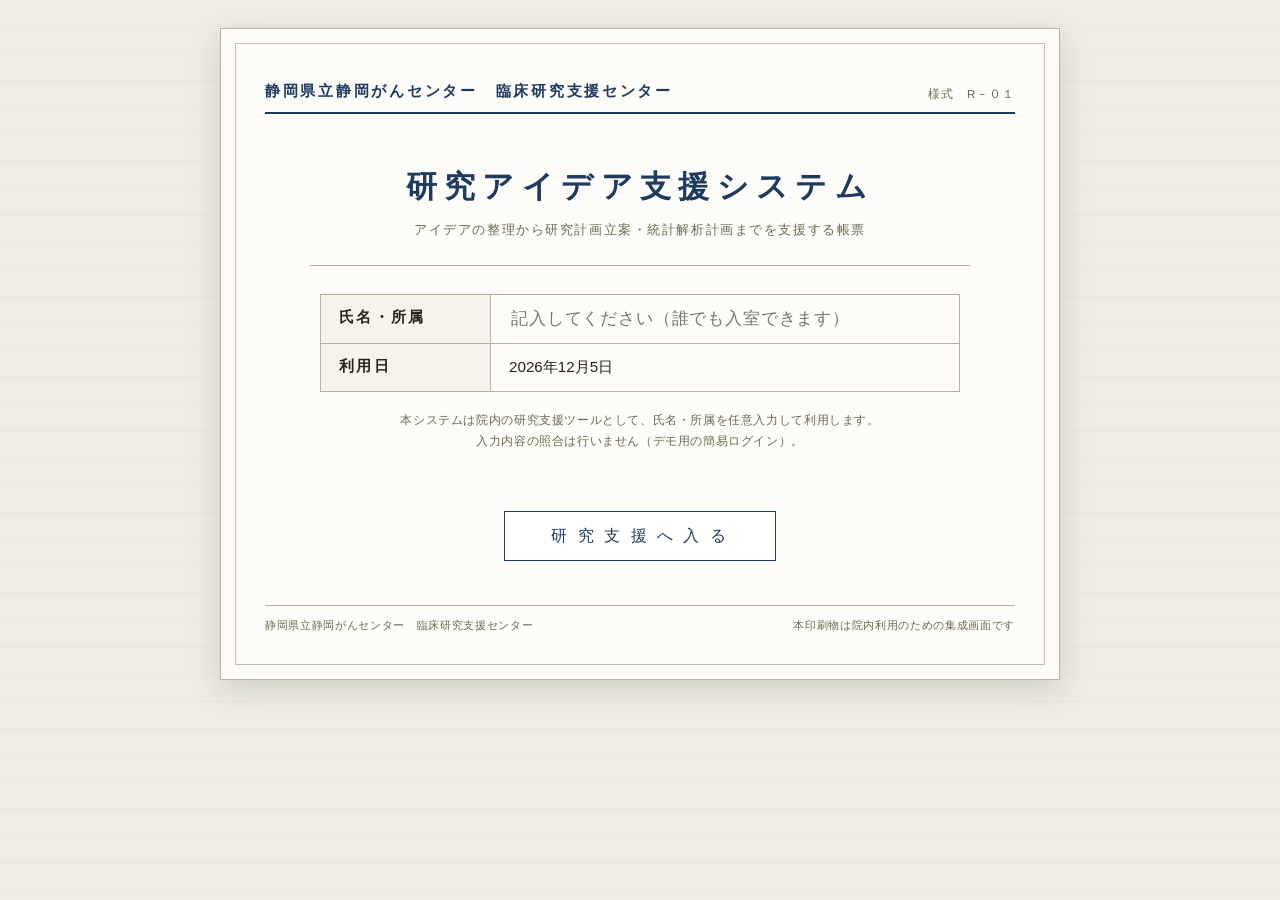
==== commit c8e48fd2: "ブラッシュアップ表記の統一とボタン削除、部署名修正、AGENTS.md追加 - 「AIブラッシュアップ」を「ブラッシュアップ」に統一 - STEP8の実行・遷移・SAP連携ボタンを全て削除（goToA" ====
--- a/index.html
+++ b/index.html
@@ -55,7 +55,7 @@
     </div>
     <div class="step-item" id="step-nav-8" onclick="goToStep(8)">
       <div class="step-num">8</div>
-      <div class="step-label">AIブラッシュアップ</div>
+      <div class="step-label">ブラッシュアップ</div>
     </div>
   </div>
 </div>
@@ -379,7 +379,7 @@
       <h2>📐 統計解析計画書 作成ガイド</h2>
       <div class="info-box">
         対話形式で一つずつ確認しながら進めることで、統計解析計画書のひな型が完成します。
-        最後にAIブラッシュアップへデータを渡して計画書の形に仕上げます。
+        最後にブラッシュアップへデータを渡して計画書の形に仕上げます。
       </div>
 
       <!-- SAP Progress -->
@@ -742,7 +742,7 @@
         <!-- Generate SAP Draft -->
         <div style="margin-top:20px;padding:16px;background:linear-gradient(135deg,#e8f0fb,#f0f7ff);border-radius:10px;border:1.5px solid var(--primary);">
           <h3 style="color:var(--primary);margin:0 0 8px;">📄 統計解析計画書ひな型を生成</h3>
-          <p style="font-size:0.85rem;color:var(--text-sub);margin-bottom:12px;">これまでの入力内容をもとに統計解析計画書のひな型テキストを生成します。AIブラッシュアップへ渡して仕上げることができます。</p>
+          <p style="font-size:0.85rem;color:var(--text-sub);margin-bottom:12px;">これまでの入力内容をもとに統計解析計画書のひな型テキストを生成します。ブラッシュアップへ渡して仕上げることができます。</p>
           <button class="btn btn-success btn-lg" onclick="generateSAPDraft()">📐 解析計画書ひな型を生成する</button>
         </div>
 
@@ -754,9 +754,6 @@
             </div>
             <div id="sap-draft-content" style="white-space:pre-wrap;font-size:0.83rem;line-height:1.8;color:var(--text);font-family:monospace;max-height:400px;overflow-y:auto;"></div>
           </div>
-          <div style="margin-top:12px;text-align:right;">
-            <button class="btn btn-warn btn-lg" onclick="goToAIWithSAP()">✨ AIブラッシュアップで仕上げる →</button>
-          </div>
         </div>
 
         <div class="btn-row" style="justify-content:space-between;margin-top:16px;">
@@ -838,14 +835,13 @@
 
     <div class="btn-row">
       <button class="btn btn-secondary" onclick="goToStep(6)">← 戻る</button>
-      <button class="btn btn-warn btn-lg" onclick="goToStep(8)">✨ AIブラッシュアップへ →</button>
-    </div>
-  </div>
-
-  <!-- ===== STEP 8: AIブラッシュアップ ===== -->
+    </div>
+  </div>
+
+  <!-- ===== STEP 8: ブラッシュアップ ===== -->
   <div class="tab-panel" id="panel-8">
     <div class="ai-panel">
-      <h2 style="color:#7dd3fc;border-bottom:1px solid rgba(125,211,252,0.2);padding-bottom:10px;margin-bottom:16px;">✨ AIブラッシュアップ</h2>
+      <h2 style="color:#7dd3fc;border-bottom:1px solid rgba(125,211,252,0.2);padding-bottom:10px;margin-bottom:16px;">✨ ブラッシュアップ</h2>
       <div class="info-box" style="background:rgba(125,211,252,0.1);border-color:#7dd3fc;color:#e2e8f0;">
         入力した研究情報をAIが整理し、研究計画書・統計解析計画書の形に仕上げます。
         生成されたテキストは参考用です。最終的な内容は専門家と相談のうえ確認してください。
@@ -883,7 +879,6 @@
       </div>
 
       <div style="margin-top:16px;display:flex;gap:10px;flex-wrap:wrap;">
-        <button class="btn btn-warn btn-lg" onclick="runAI()">✨ AIブラッシュアップを実行</button>
         <button class="btn btn-secondary" onclick="copyAiPrompt()" style="color:#7dd3fc;border-color:#7dd3fc;">📋 プロンプトをコピー（ChatGPT等へ）</button>
       </div>
 
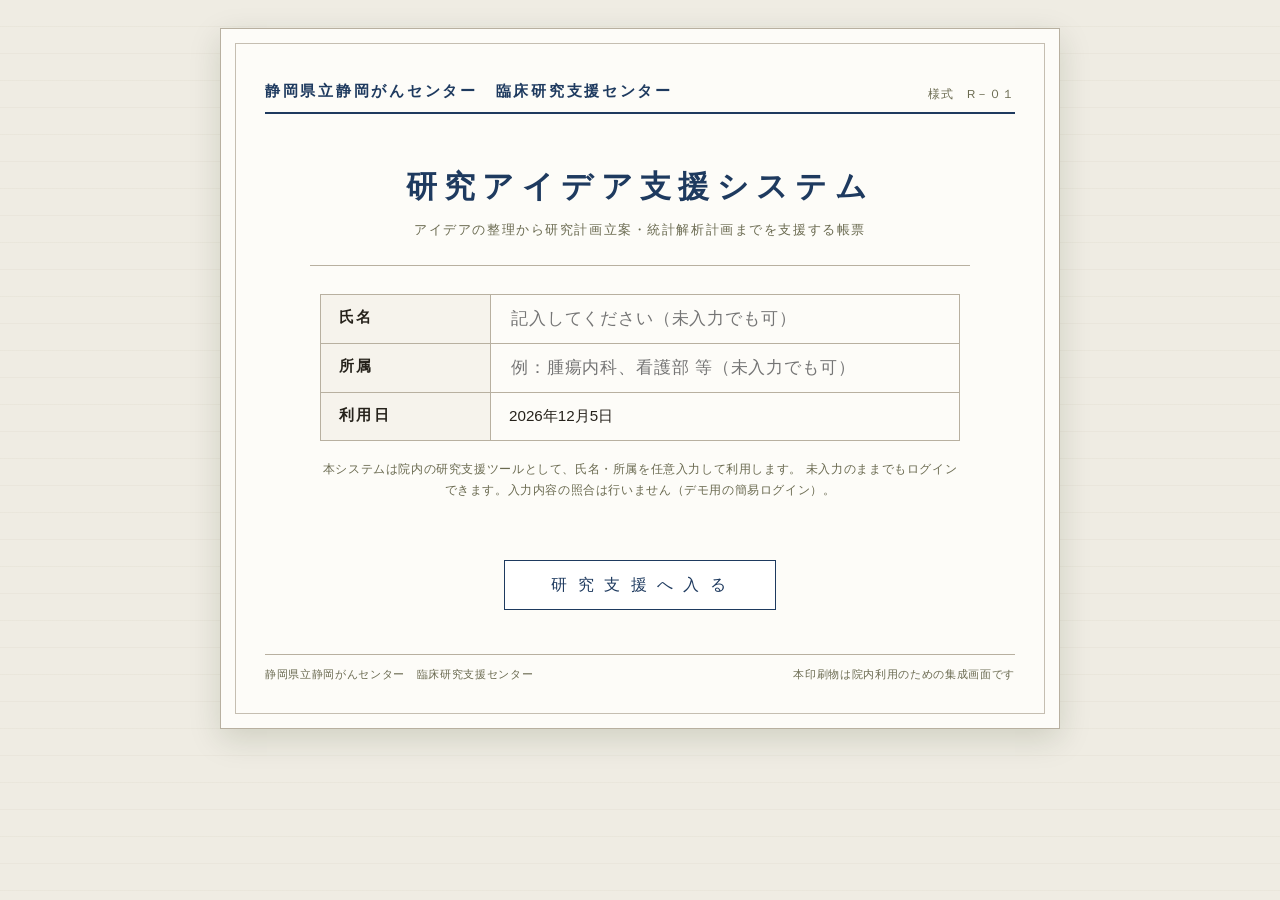
==== commit 2e777d72: "CSV読み込み機能を追加（ドラッグ＆ドロップ・ファイル選択の両対応）" ====
--- a/index.html
+++ b/index.html
@@ -18,6 +18,8 @@
   </div>
   <div class="header-actions">
     <span class="user-chip" id="paperUser"></span>
+    <a class="paper-csv" href="#" onclick="downloadCSV();return false;">CSV出力</a>
+    <a class="paper-csv" href="#" onclick="openCsvPicker();return false;">CSV読込</a>
     <a class="paper-logout" href="#" onclick="ResearchAuth.logout();return false;">ログアウト</a>
   </div>
 </header>
@@ -64,6 +66,23 @@
 
   <!-- ===== STEP 1: 基本情報入力 ===== -->
   <div class="tab-panel active" id="panel-1">
+    <div class="card csv-import-card">
+      <h2>📂 CSV読み込み</h2>
+      <div class="info-box">出力したCSVを読み込むと、入力内容を復元できます（氏名・所属を除く）。</div>
+      <div id="csv-drop-area" class="csv-drop">
+        <div class="csv-drop-inner">
+          <div class="csv-drop-icon">📄</div>
+          <div class="csv-drop-text">
+            <strong>CSVファイルをここにドラッグ＆ドロップ</strong>
+            <span>または下のボタンでファイルを選択</span>
+          </div>
+          <button type="button" class="btn btn-secondary" id="csv-select-btn" onclick="event.stopPropagation();openCsvPicker()">📁 ファイルを選択</button>
+        </div>
+      </div>
+      <input type="file" id="csv-file-input" accept=".csv,text/csv" style="display:none;" />
+      <div id="csv-status"></div>
+    </div>
+
     <div class="card">
       <h2>📝 研究の基本情報を入力</h2>
       <div class="info-box">すべての項目は任意です。入力内容が多いほど、後続の判定・提案が精度よく行われます。</div>
--- a/style.css
+++ b/style.css
@@ -68,6 +68,13 @@
   gap: 12px;
   flex-wrap: wrap;
 }
+header .header-actions {
+  margin-left: auto;
+  display: flex;
+  align-items: center;
+  gap: 10px;
+  flex-wrap: wrap;
+}
 .user-chip {
   font-size: 0.74rem;
   color: var(--primary);
@@ -85,6 +92,49 @@
   cursor: pointer;
 }
 .paper-logout:hover { color: var(--danger); border-bottom-color: var(--danger); }
+.paper-csv {
+  font-size: 0.74rem;
+  color: var(--primary);
+  text-decoration: none;
+  border: 1px solid var(--primary);
+  border-radius: var(--radius);
+  padding: 4px 10px;
+  background: #fff;
+  cursor: pointer;
+  letter-spacing: 0.04em;
+}
+.paper-csv:hover { background: var(--primary); color: #fff; }
+
+/* ── CSV読み込み ── */
+.csv-import-card { margin-bottom: 18px; }
+.csv-drop {
+  margin-top: 14px;
+  border: 2px dashed var(--border);
+  border-radius: 8px;
+  background: #fff;
+  padding: 26px 18px;
+  cursor: pointer;
+  transition: border-color 0.2s, background 0.2s;
+}
+.csv-drop:hover, .csv-drop.dragover {
+  border-color: var(--primary);
+  background: var(--primary-light);
+}
+.csv-drop-inner {
+  display: flex;
+  flex-direction: column;
+  align-items: center;
+  gap: 10px;
+  text-align: center;
+}
+.csv-drop-icon { font-size: 2rem; }
+.csv-drop-text { display: flex; flex-direction: column; gap: 4px; font-size: 0.9rem; color: var(--text-sub); }
+#csv-status {
+  margin-top: 10px;
+  font-size: 0.85rem;
+  font-weight: 600;
+  display: none;
+}
 
 /* ── Progress bar ── */
 .progress-wrap {
@@ -514,7 +564,7 @@
 
 /* ── Print ── */
 @media print {
-  header, .progress-wrap, .btn-row, .user-chip, .paper-logout,
+  header, .progress-wrap, .btn-row, .user-chip, .paper-logout, .paper-csv,
   .ai-panel input, .ai-panel button { display: none; }
   body { background: #fff; }
   .card { box-shadow: none; }
